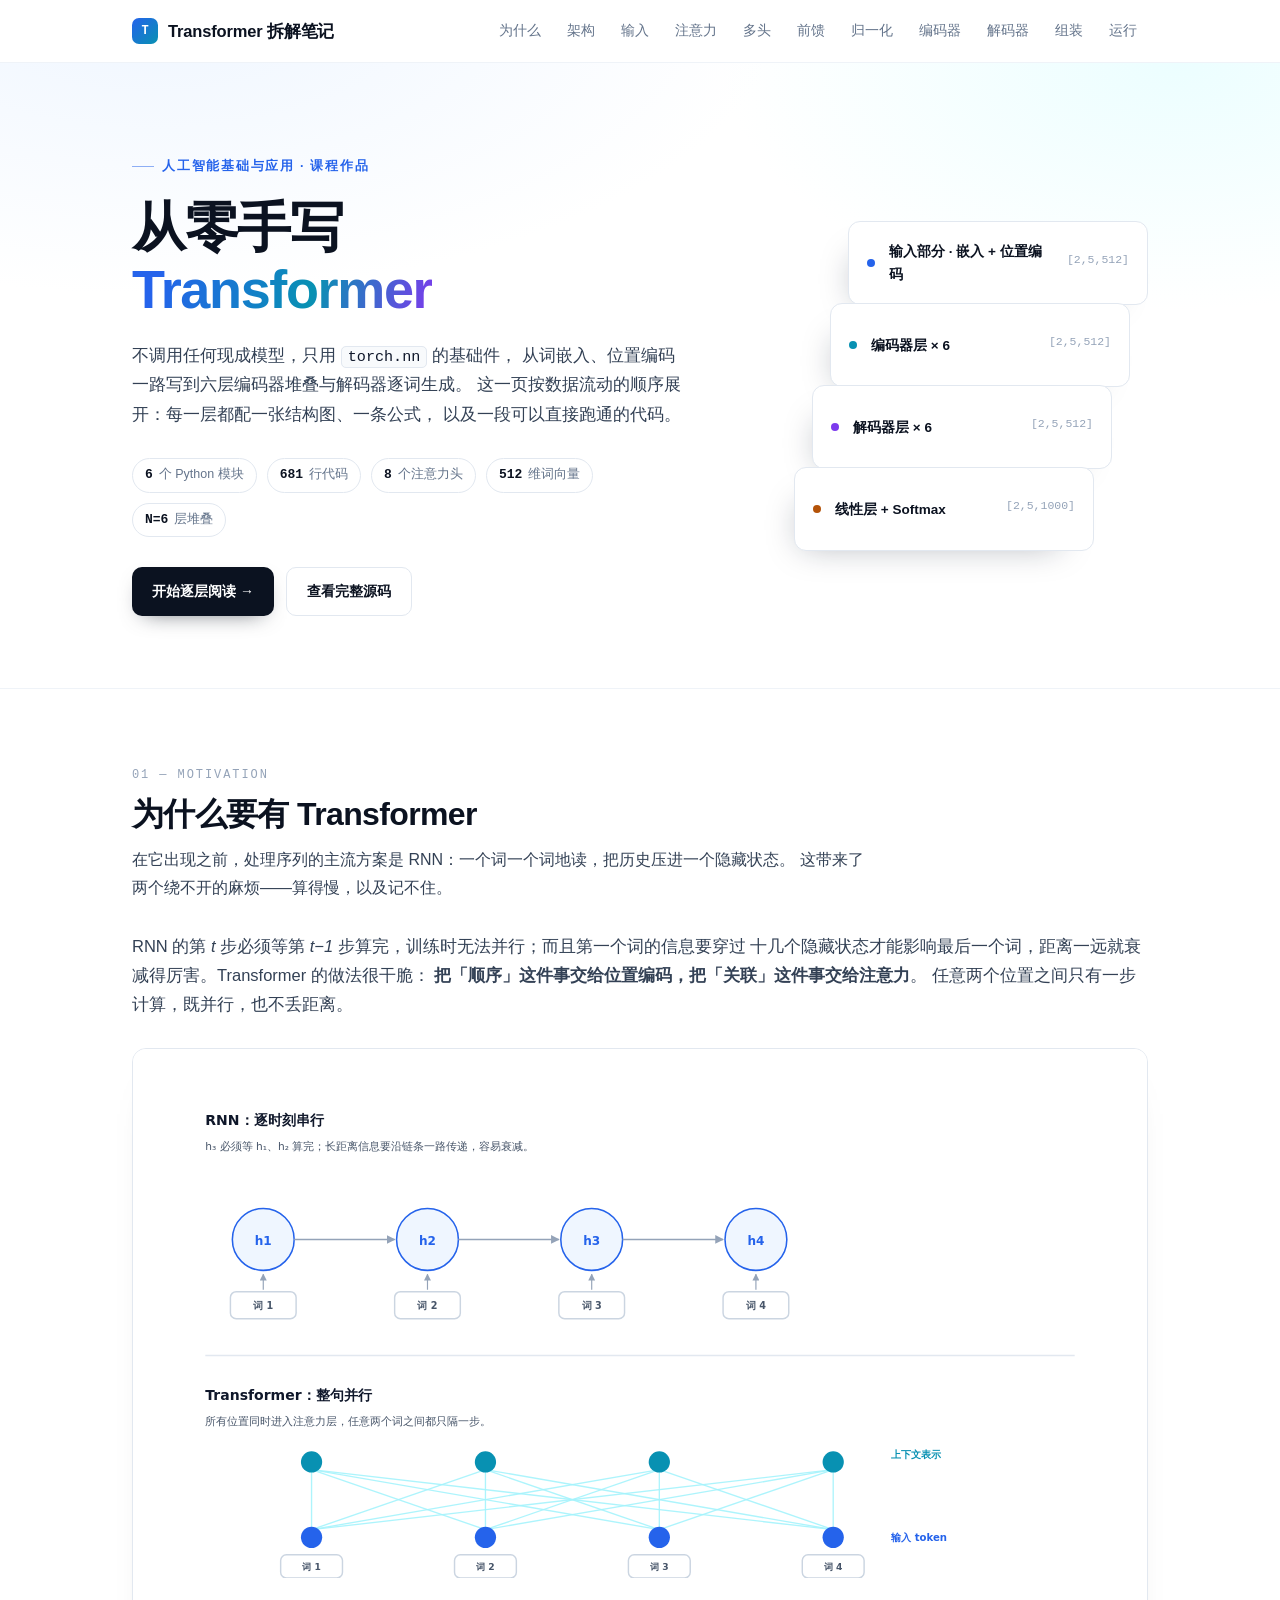
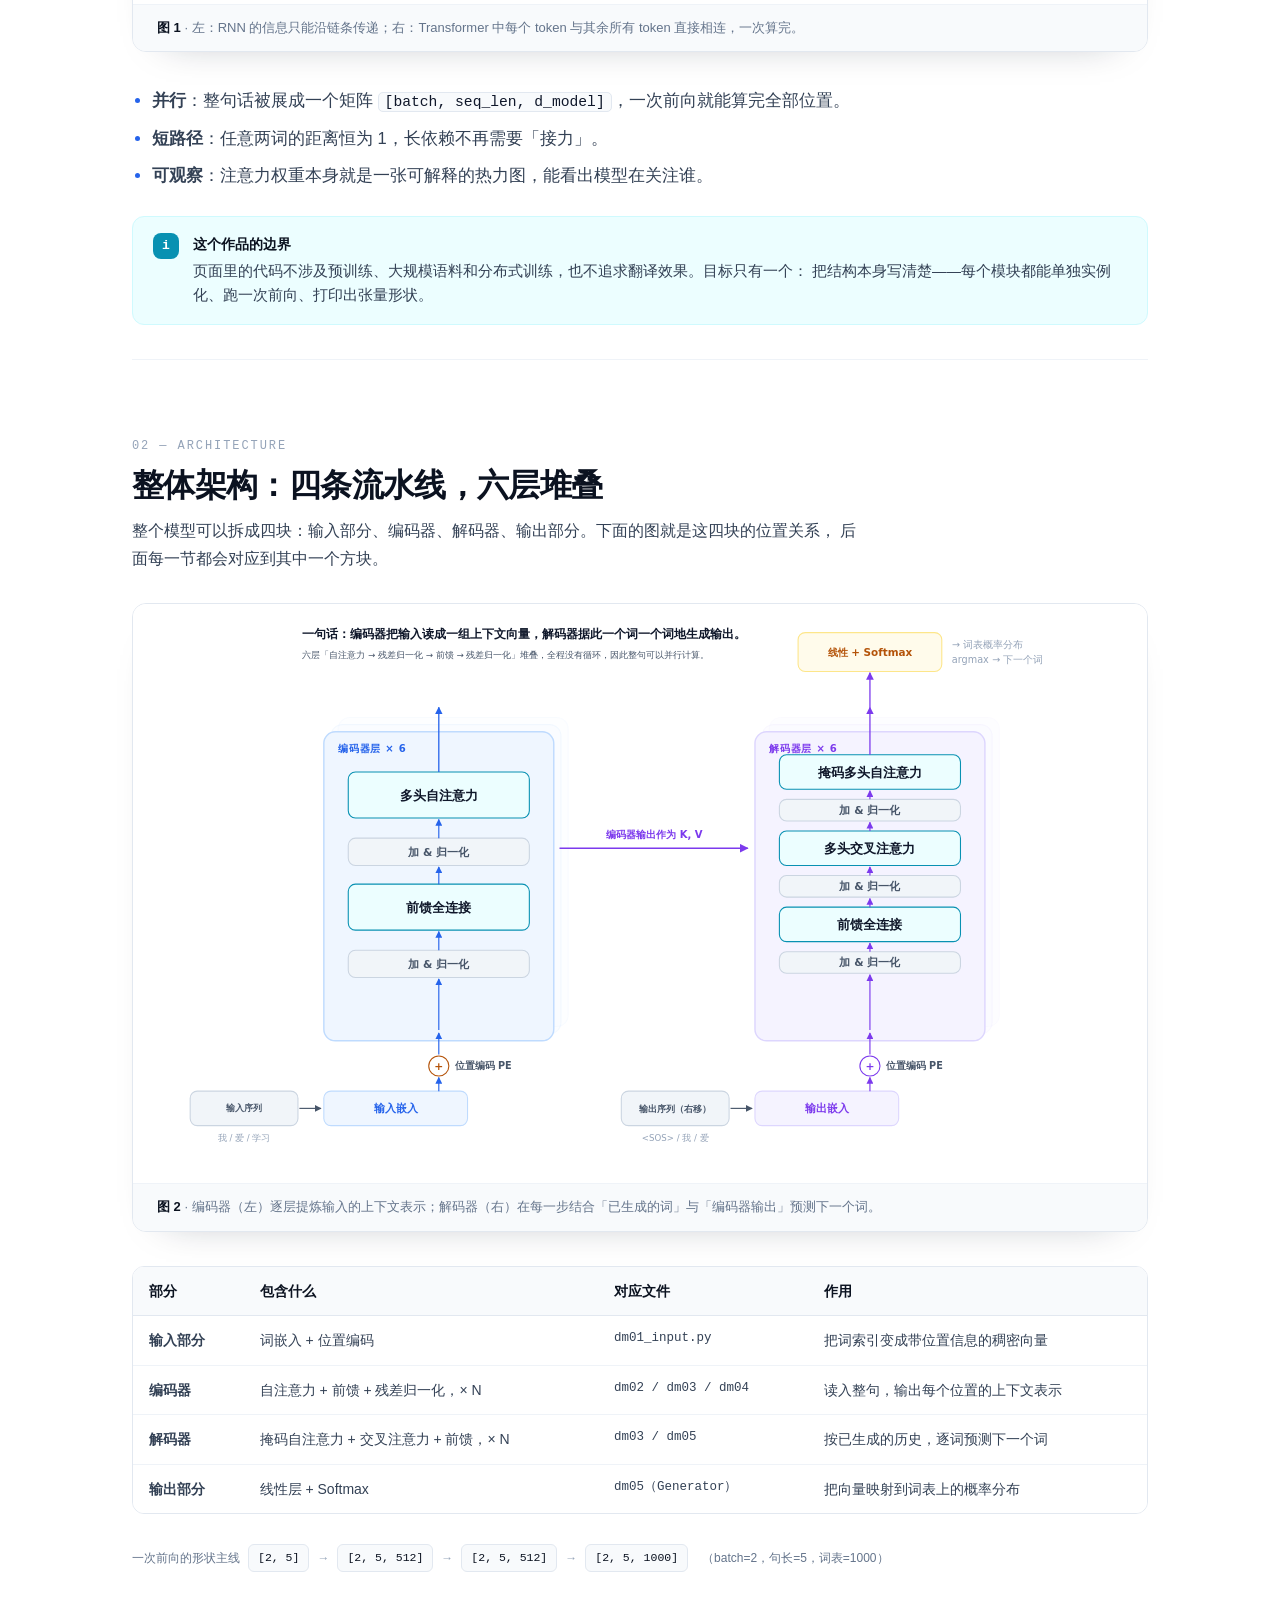
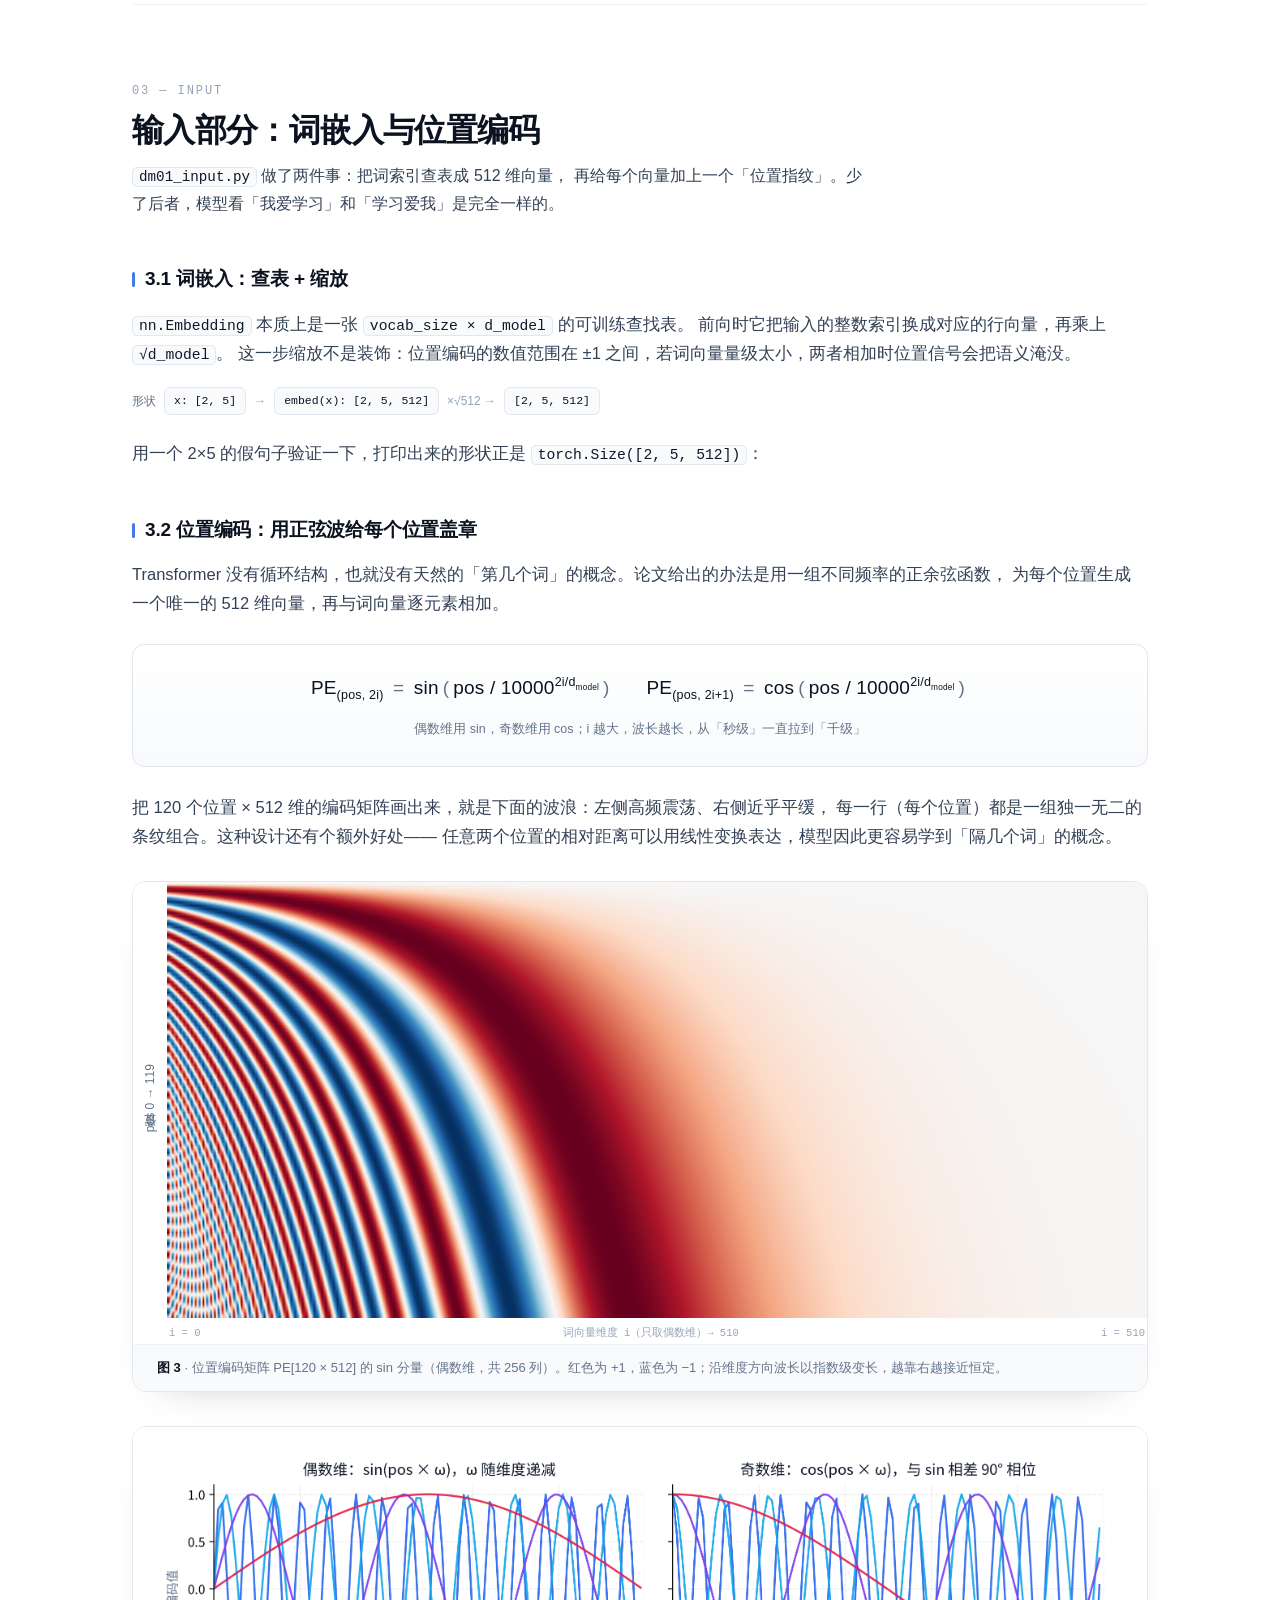
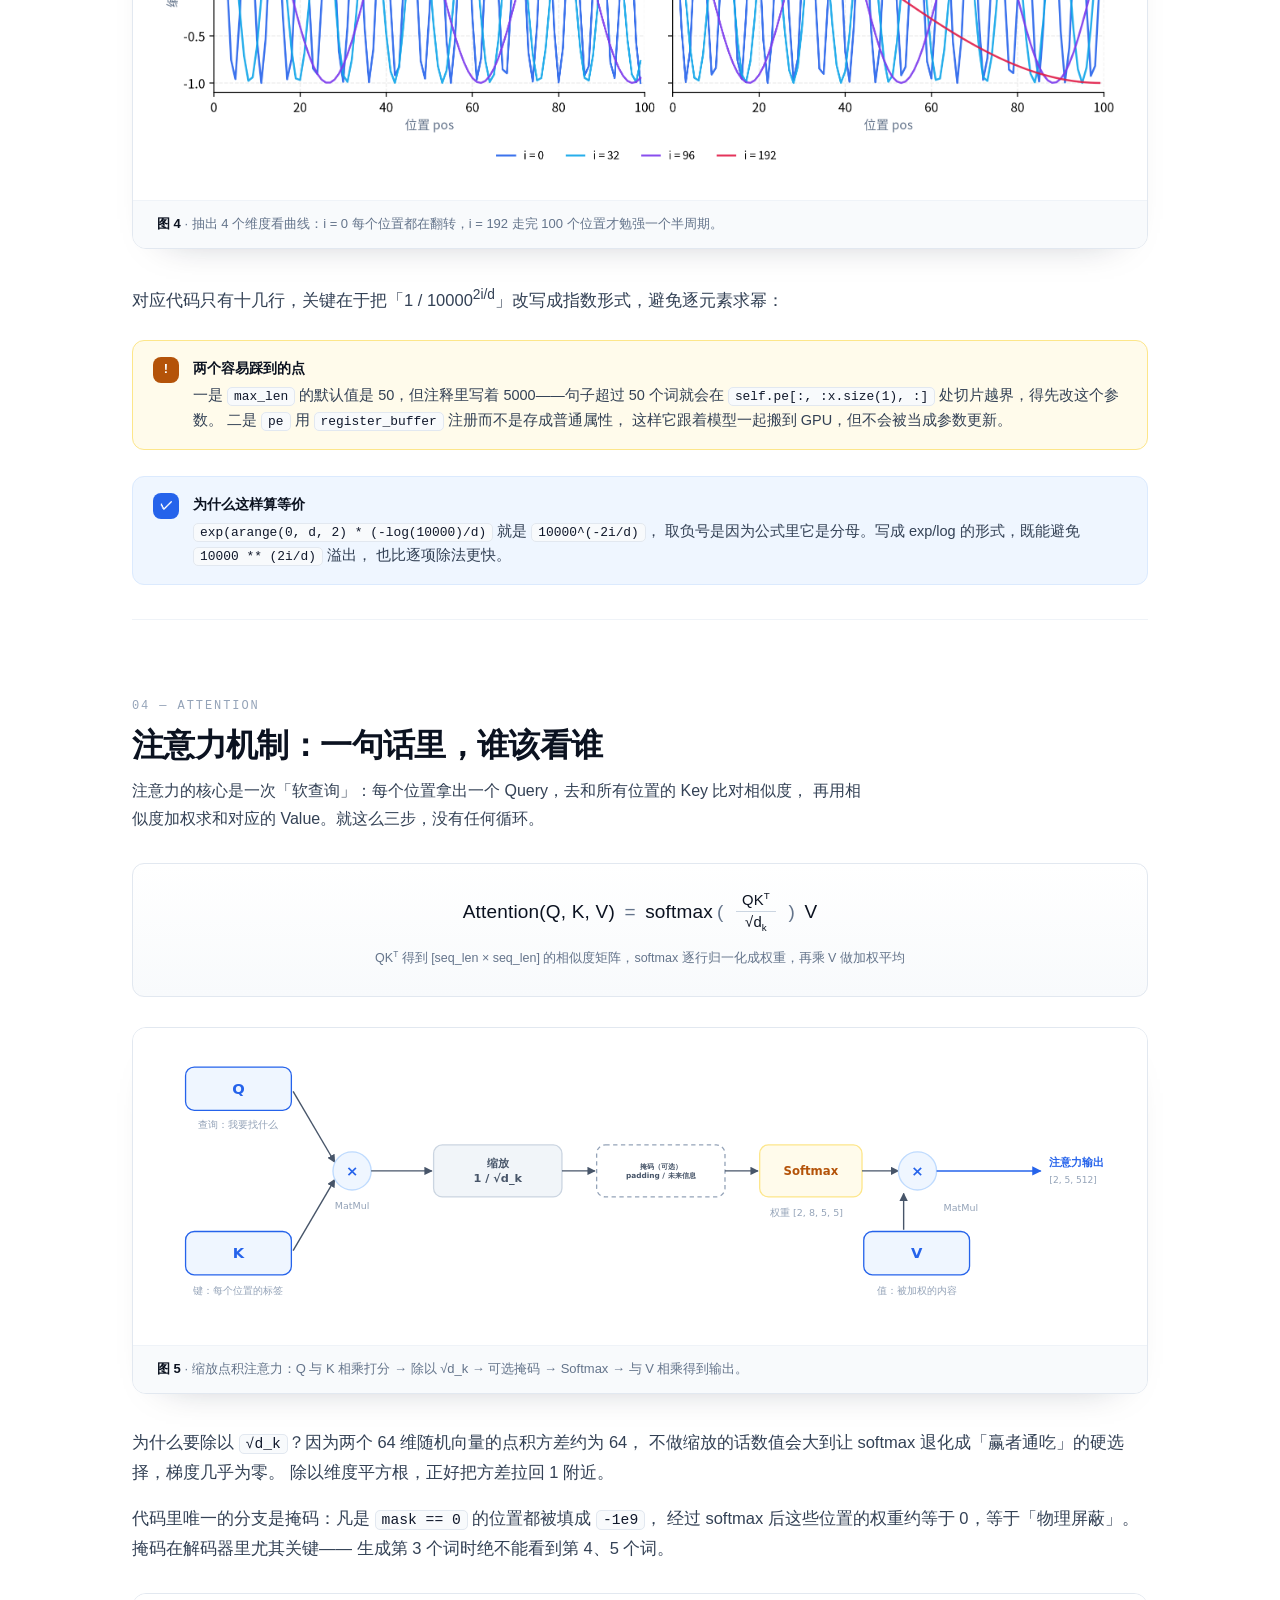
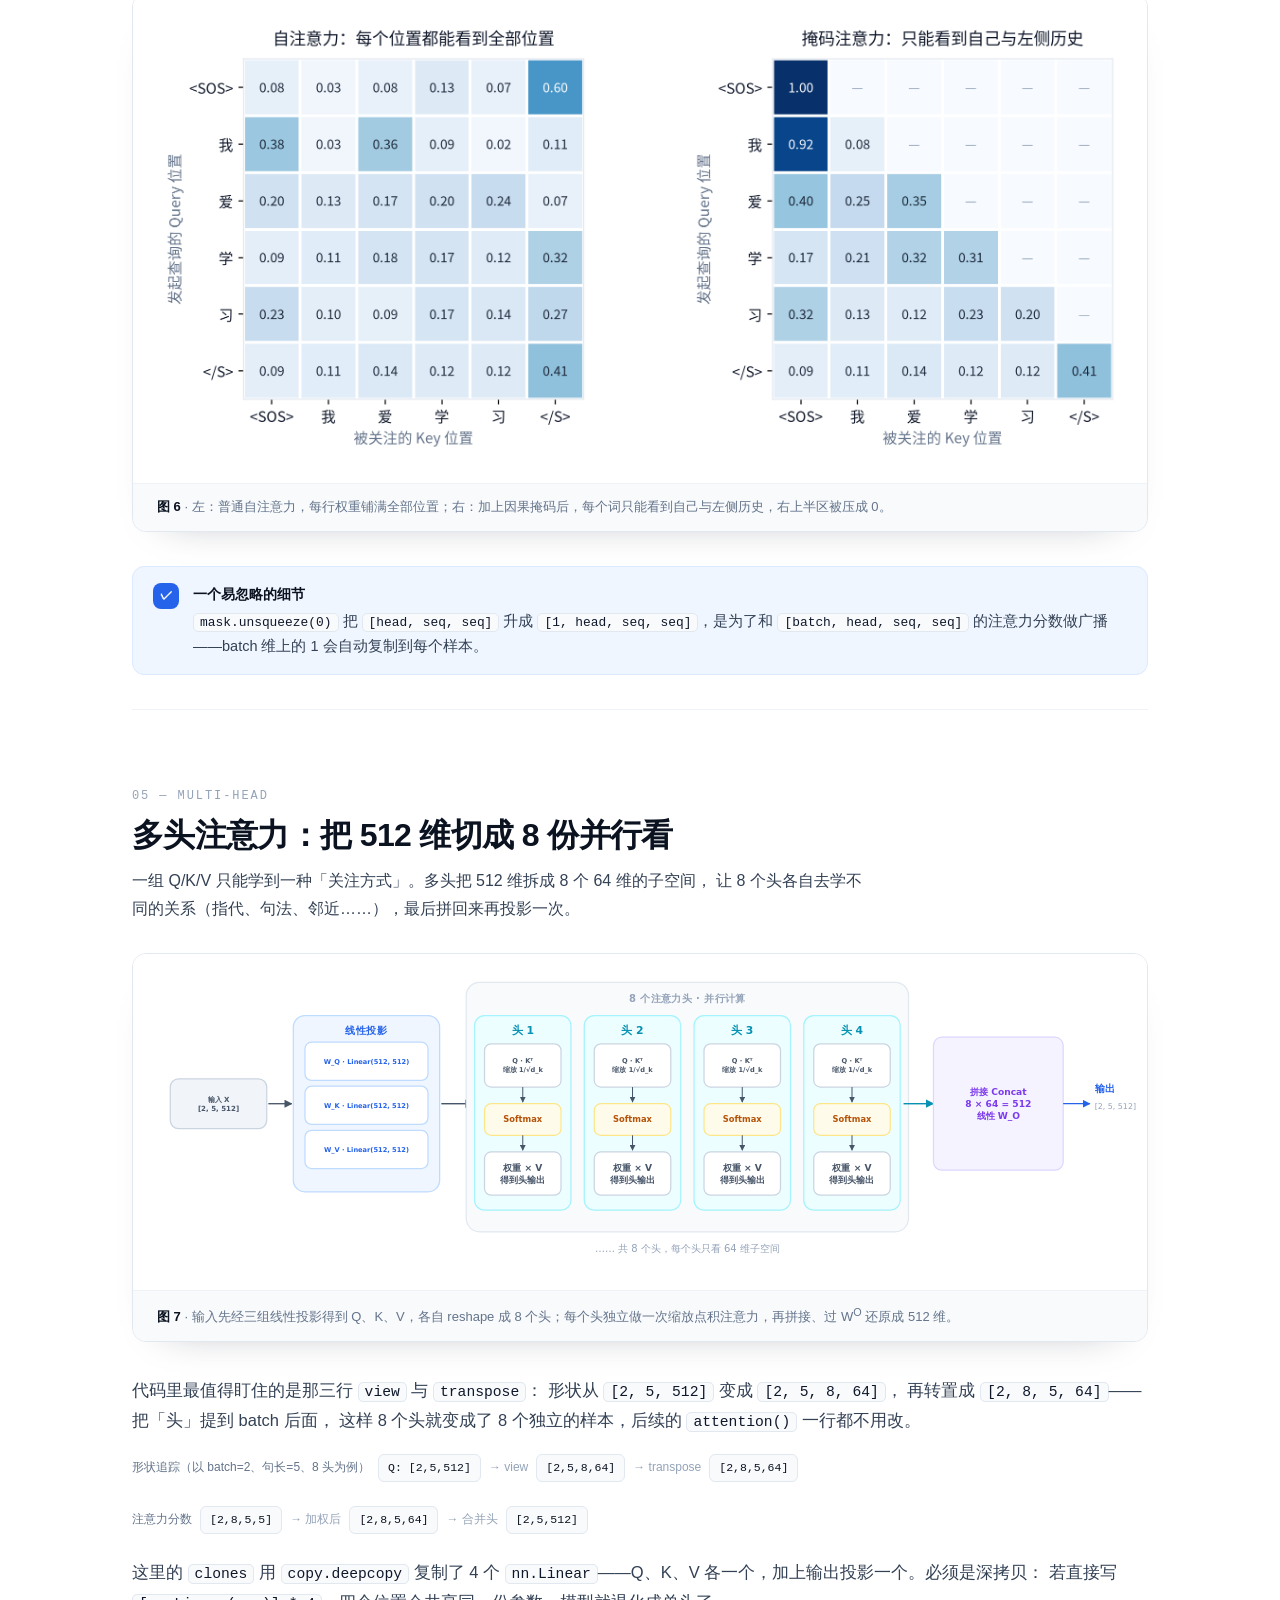
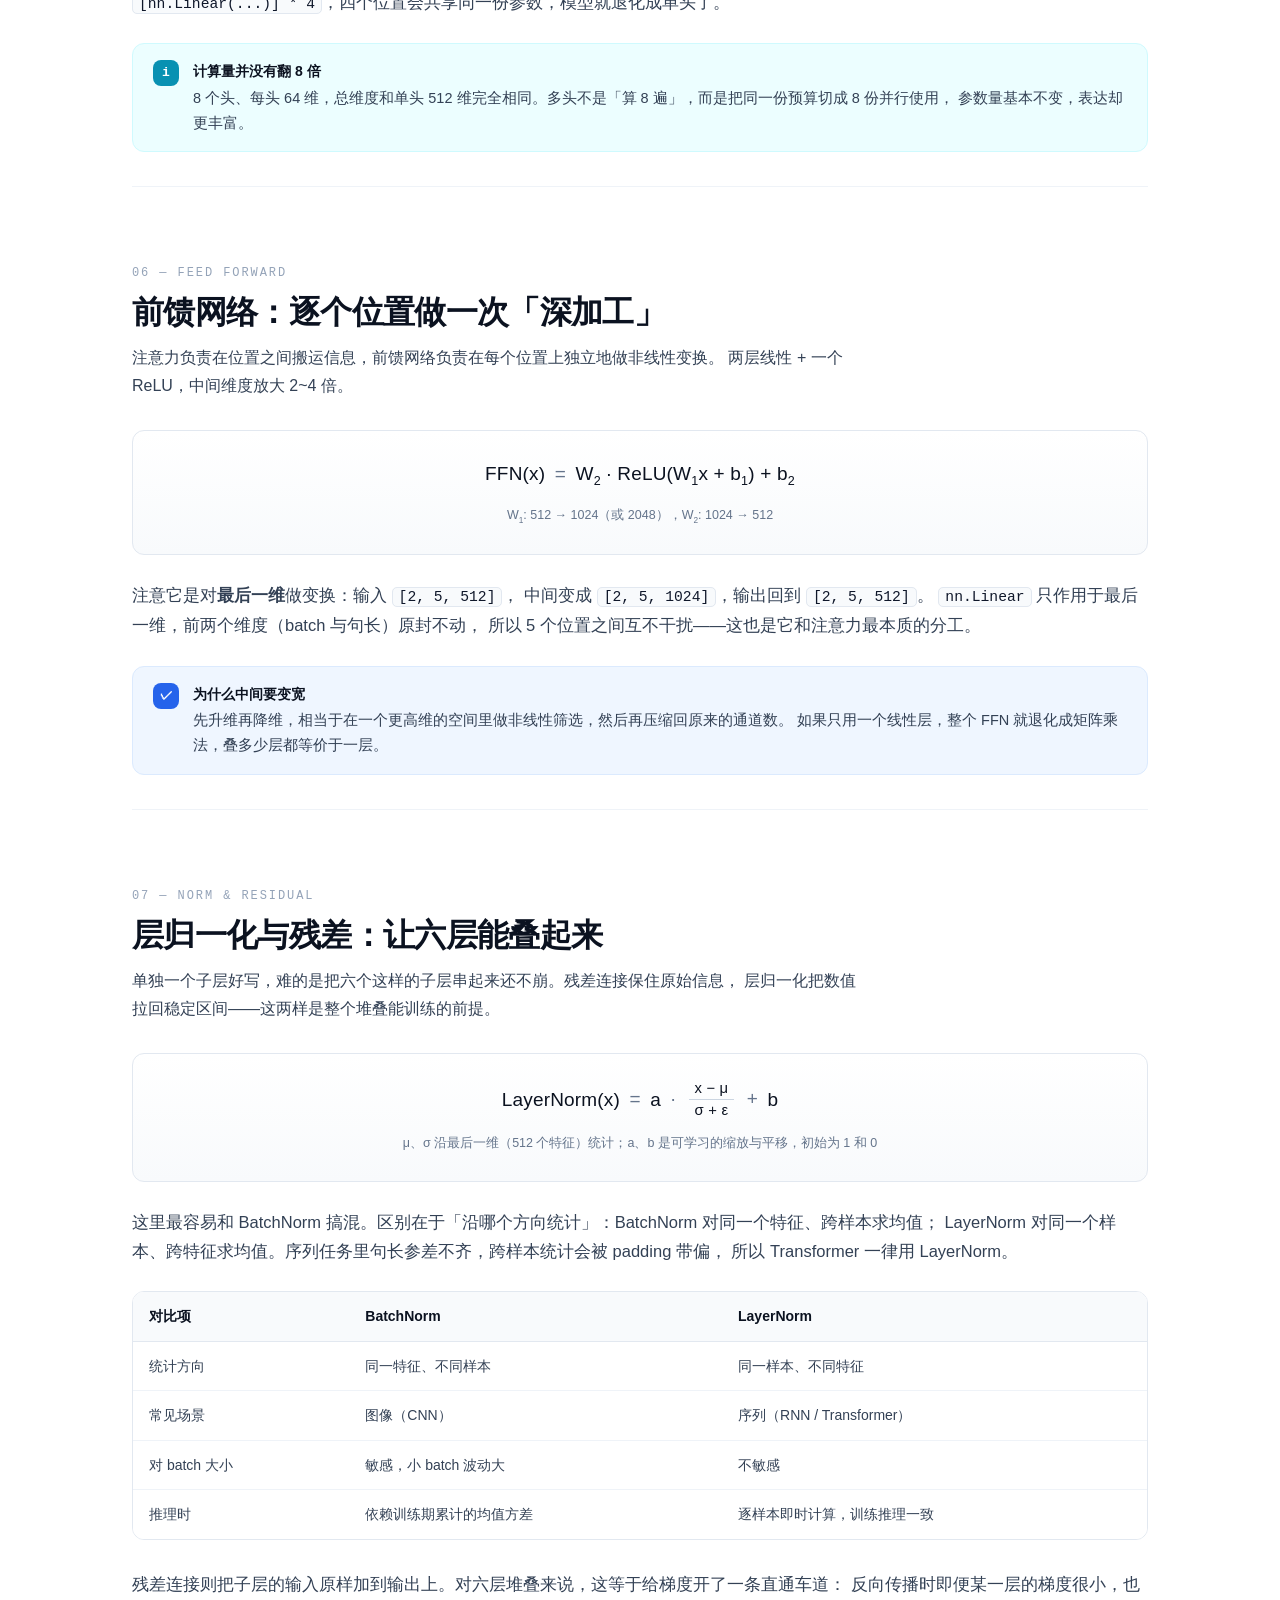
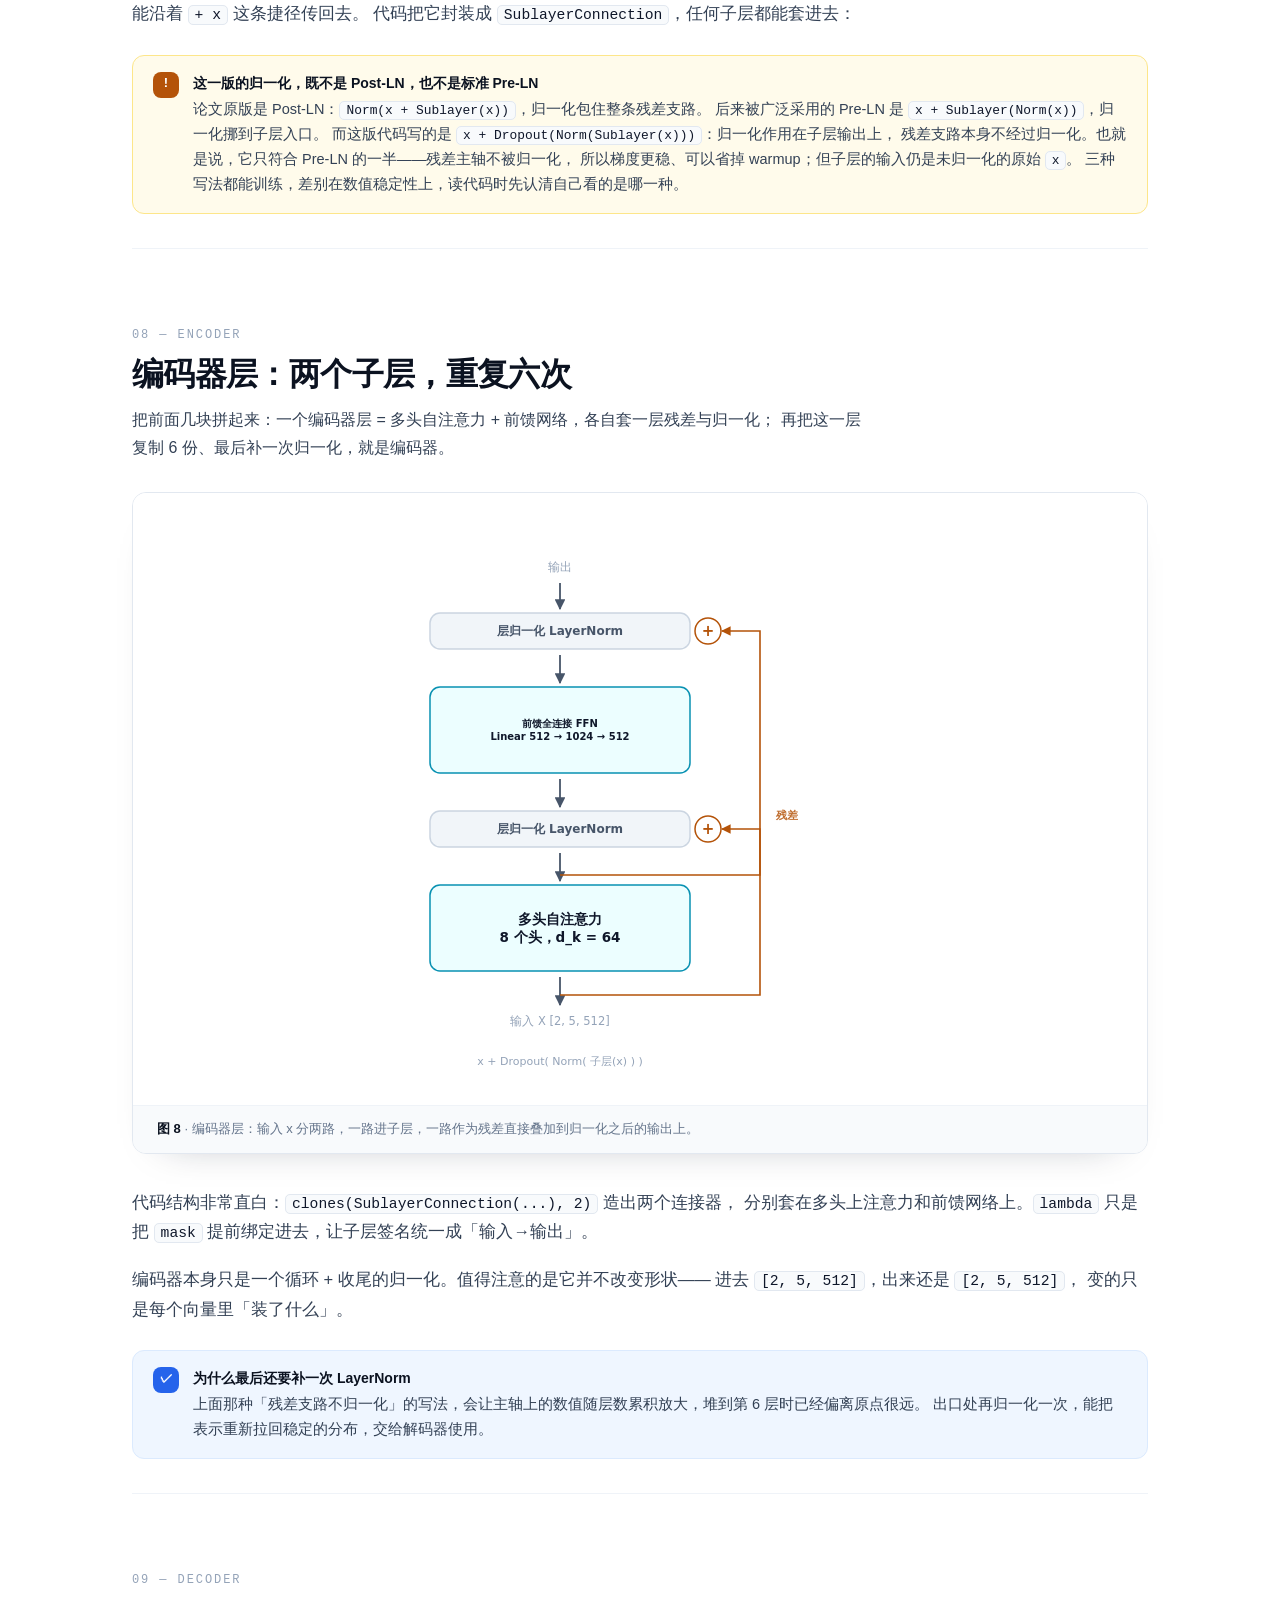
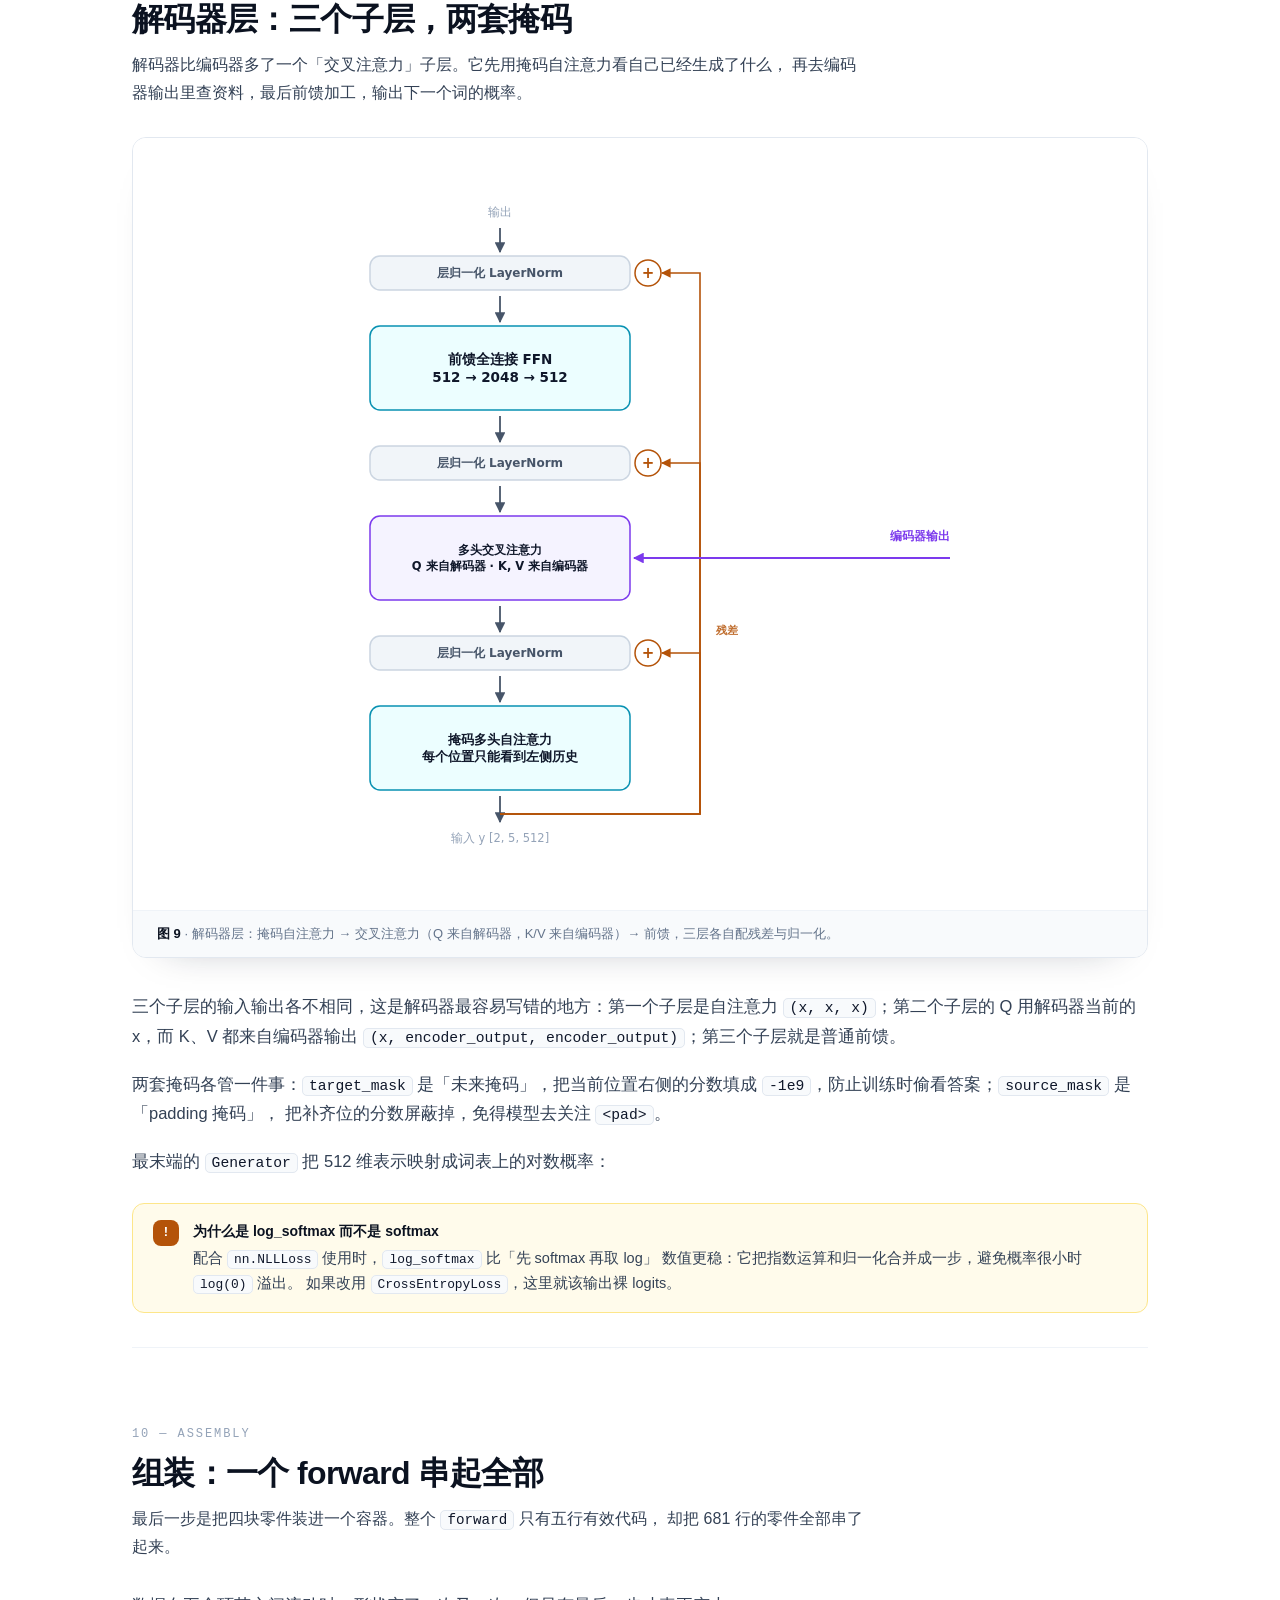
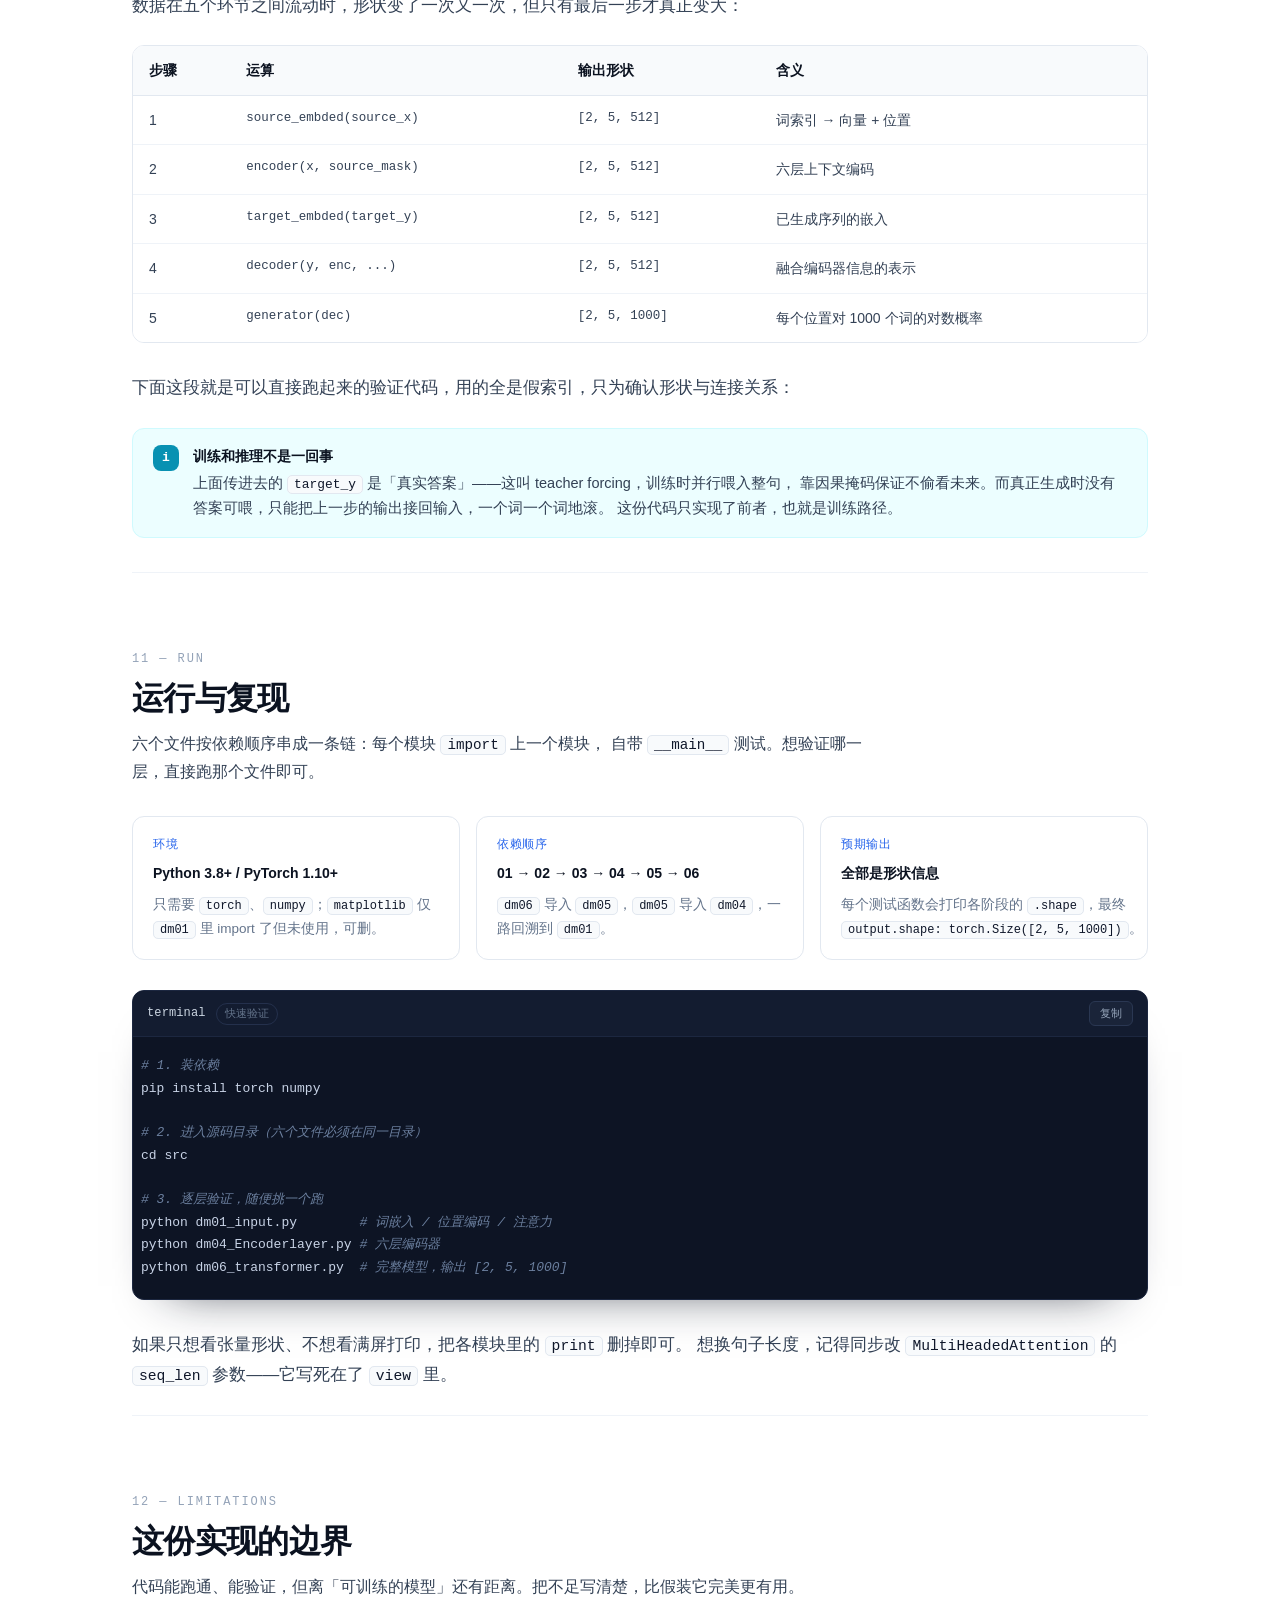
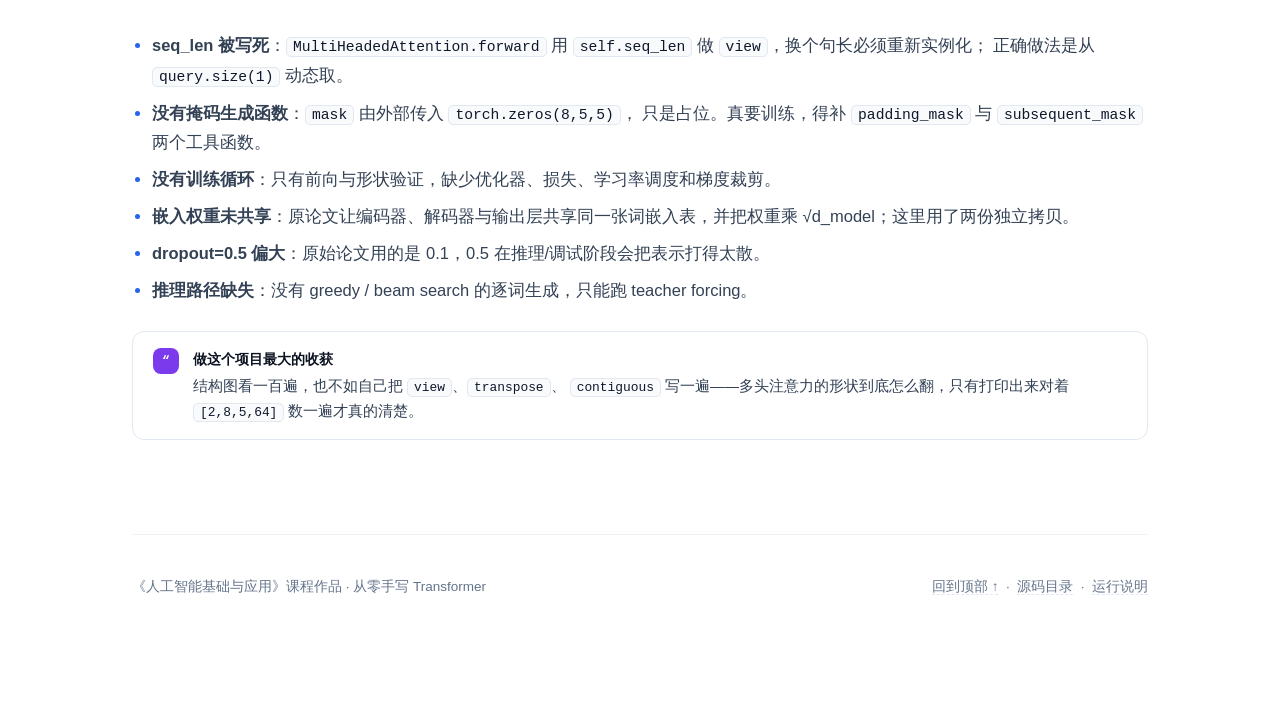
==== template.html @ 41cc02ec "Transformer 拆解笔记：12 章源码讲解页 + 9 张自制图 + 可复现构建脚本" ====
<!DOCTYPE html>
<html lang="zh-CN">
<head>
<meta charset="utf-8">
<meta name="viewport" content="width=device-width, initial-scale=1">
<title>从零手写 Transformer · 逐层拆解注意力机制</title>
<meta name="description" content="用 6 个 Python 文件、681 行 PyTorch 代码，从词嵌入与位置编码写到编码器堆叠与解码器生成，每一层配图解、公式与张量形状追踪。">
<link rel="stylesheet" href="css/style.css">
<link rel="icon" href="data:image/svg+xml,%3Csvg xmlns='http://www.w3.org/2000/svg' viewBox='0 0 32 32'%3E%3Crect width='32' height='32' rx='8' fill='%232563eb'/%3E%3Ctext x='16' y='22' font-size='15' text-anchor='middle' fill='white' font-family='monospace'%3ET%3C/text%3E%3C/svg%3E">
</head>
<body>
<div id="progress"></div>

<nav class="nav">
  <div class="nav-inner">
    <a class="brand" href="#top"><span class="brand-mark">T</span><span class="brand-name">Transformer 拆解笔记</span></a>
    <div class="nav-links">
      <a href="#why">为什么</a>
      <a href="#arch">架构</a>
      <a href="#input">输入</a>
      <a href="#attention">注意力</a>
      <a href="#multihead">多头</a>
      <a href="#ffn">前馈</a>
      <a href="#norm">归一化</a>
      <a href="#encoder">编码器</a>
      <a href="#decoder">解码器</a>
      <a href="#assemble">组装</a>
      <a href="#run">运行</a>
    </div>
  </div>
</nav>

<header class="hero" id="top">
  <div class="hero-inner">
    <div>
      <div class="eyebrow">人工智能基础与应用 · 课程作品</div>
      <h1>从零手写<br><span class="grad">Transformer</span></h1>
      <p class="hero-lede">
        不调用任何现成模型，只用 <code class="inline">torch.nn</code> 的基础件，
        从词嵌入、位置编码一路写到六层编码器堆叠与解码器逐词生成。
        这一页按数据流动的顺序展开：每一层都配一张结构图、一条公式，
        以及一段可以直接跑通的代码。
      </p>
      <div class="hero-meta">
        <span class="chip"><b>6</b> 个 Python 模块</span>
        <span class="chip"><b>681</b> 行代码</span>
        <span class="chip"><b>8</b> 个注意力头</span>
        <span class="chip"><b>512</b> 维词向量</span>
        <span class="chip"><b>N=6</b> 层堆叠</span>
      </div>
      <div class="hero-cta">
        <a class="btn btn-primary" href="#why">开始逐层阅读 →</a>
        <a class="btn btn-ghost" href="src/dm06_transformer.py">查看完整源码</a>
      </div>
    </div>
    <div class="hero-art" aria-hidden="true">
      <div class="stack-card" style="top:0"><span class="dot" style="background:#2563eb"></span><span class="name">输入部分 · 嵌入 + 位置编码</span><span class="shapes">[2,5,512]</span></div>
      <div class="stack-card" style="top:82px;right:18px"><span class="dot" style="background:#0891b2"></span><span class="name">编码器层 × 6</span><span class="shapes">[2,5,512]</span></div>
      <div class="stack-card" style="top:164px;right:36px"><span class="dot" style="background:#7c3aed"></span><span class="name">解码器层 × 6</span><span class="shapes">[2,5,512]</span></div>
      <div class="stack-card" style="top:246px;right:54px"><span class="dot" style="background:#b45309"></span><span class="name">线性层 + Softmax</span><span class="shapes">[2,5,1000]</span></div>
    </div>
  </div>
</header>

<main>

<!-- ========================================================== 01 -->
<section class="section" id="why">
  <div class="sec-head">
    <div class="sec-num">01 — Motivation</div>
    <h2 class="sec-title">为什么要有 Transformer</h2>
    <p class="sec-lede">
      在它出现之前，处理序列的主流方案是 RNN：一个词一个词地读，把历史压进一个隐藏状态。
      这带来了两个绕不开的麻烦——算得慢，以及记不住。
    </p>
  </div>

  <p>
    RNN 的第 <em>t</em> 步必须等第 <em>t−1</em> 步算完，训练时无法并行；而且第一个词的信息要穿过
    十几个隐藏状态才能影响最后一个词，距离一远就衰减得厉害。Transformer 的做法很干脆：
    <strong>把「顺序」这件事交给位置编码，把「关联」这件事交给注意力</strong>。
    任意两个位置之间只有一步计算，既并行，也不丢距离。
  </p>

  <figure class="figure reveal">
    <div class="canvas"><img src="assets/rnn-vs-transformer.svg" alt="RNN 串行链与 Transformer 全连接注意力对比"></div>
    <figcaption><b>图 1</b> · 左：RNN 的信息只能沿链条传递；右：Transformer 中每个 token 与其余所有 token 直接相连，一次算完。</figcaption>
  </figure>

  <ul class="tight">
    <li><strong>并行</strong>：整句话被展成一个矩阵 <code class="inline">[batch, seq_len, d_model]</code>，一次前向就能算完全部位置。</li>
    <li><strong>短路径</strong>：任意两词的距离恒为 1，长依赖不再需要「接力」。</li>
    <li><strong>可观察</strong>：注意力权重本身就是一张可解释的热力图，能看出模型在关注谁。</li>
  </ul>

  <div class="callout key">
    <div class="ico">i</div>
    <div>
      <span class="ctitle">这个作品的边界</span>
      <p>页面里的代码不涉及预训练、大规模语料和分布式训练，也不追求翻译效果。目标只有一个：
      把结构本身写清楚——每个模块都能单独实例化、跑一次前向、打印出张量形状。</p>
    </div>
  </div>
</section>

<!-- ========================================================== 02 -->
<section class="section" id="arch">
  <div class="sec-head">
    <div class="sec-num">02 — Architecture</div>
    <h2 class="sec-title">整体架构：四条流水线，六层堆叠</h2>
    <p class="sec-lede">
      整个模型可以拆成四块：输入部分、编码器、解码器、输出部分。下面的图就是这四块的位置关系，
      后面每一节都会对应到其中一个方块。
    </p>
  </div>

  <figure class="figure wide reveal">
    <div class="canvas"><img src="assets/arch-overall.svg" alt="Transformer 整体架构图"></div>
    <figcaption><b>图 2</b> · 编码器（左）逐层提炼输入的上下文表示；解码器（右）在每一步结合「已生成的词」与「编码器输出」预测下一个词。</figcaption>
  </figure>

  <div class="table-wrap">
    <table>
      <thead>
        <tr><th>部分</th><th>包含什么</th><th>对应文件</th><th>作用</th></tr>
      </thead>
      <tbody>
        <tr><td><b>输入部分</b></td><td>词嵌入 + 位置编码</td><td class="mono">dm01_input.py</td><td>把词索引变成带位置信息的稠密向量</td></tr>
        <tr><td><b>编码器</b></td><td>自注意力 + 前馈 + 残差归一化，× N</td><td class="mono">dm02 / dm03 / dm04</td><td>读入整句，输出每个位置的上下文表示</td></tr>
        <tr><td><b>解码器</b></td><td>掩码自注意力 + 交叉注意力 + 前馈，× N</td><td class="mono">dm03 / dm05</td><td>按已生成的历史，逐词预测下一个词</td></tr>
        <tr><td><b>输出部分</b></td><td>线性层 + Softmax</td><td class="mono">dm05（Generator）</td><td>把向量映射到词表上的概率分布</td></tr>
      </tbody>
    </table>
  </div>

  <div class="shapes">
    <span>一次前向的形状主线</span>
    <span class="tag">[2, 5]</span><span class="arrow">→</span>
    <span class="tag">[2, 5, 512]</span><span class="arrow">→</span>
    <span class="tag">[2, 5, 512]</span><span class="arrow">→</span>
    <span class="tag">[2, 5, 1000]</span>
    <span style="margin-left:6px">（batch=2，句长=5，词表=1000）</span>
  </div>
</section>

<!-- ========================================================== 03 -->
<section class="section" id="input">
  <div class="sec-head">
    <div class="sec-num">03 — Input</div>
    <h2 class="sec-title">输入部分：词嵌入与位置编码</h2>
    <p class="sec-lede">
      <code class="inline">dm01_input.py</code> 做了两件事：把词索引查表成 512 维向量，
      再给每个向量加上一个「位置指纹」。少了后者，模型看「我爱学习」和「学习爱我」是完全一样的。
    </p>
  </div>

  <h3>3.1 词嵌入：查表 + 缩放</h3>
  <p>
    <code class="inline">nn.Embedding</code> 本质上是一张 <code class="inline">vocab_size × d_model</code> 的可训练查找表。
    前向时它把输入的整数索引换成对应的行向量，再乘上 <code class="inline">√d_model</code>。
    这一步缩放不是装饰：位置编码的数值范围在 ±1 之间，若词向量量级太小，两者相加时位置信号会把语义淹没。
  </p>

  <!--CODE dm01_input.py 17 31-->

  <div class="shapes">
    <span>形状</span>
    <span class="tag">x: [2, 5]</span><span class="arrow">→</span>
    <span class="tag">embed(x): [2, 5, 512]</span><span class="arrow">×√512 →</span>
    <span class="tag">[2, 5, 512]</span>
  </div>

  <p>用一个 2×5 的假句子验证一下，打印出来的形状正是 <code class="inline">torch.Size([2, 5, 512])</code>：</p>

  <!--CODE dm01_input.py 36 48-->

  <h3>3.2 位置编码：用正弦波给每个位置盖章</h3>
  <p>
    Transformer 没有循环结构，也就没有天然的「第几个词」的概念。论文给出的办法是用一组不同频率的正余弦函数，
    为每个位置生成一个唯一的 512 维向量，再与词向量逐元素相加。
  </p>

  <div class="formula">
    PE<sub>(pos, 2i)</sub> <span class="op">=</span> sin<span class="op">(</span>pos / 10000<sup>2i/d<sub>model</sub></sup><span class="op">)</span>
    &nbsp;&nbsp;&nbsp;&nbsp;
    PE<sub>(pos, 2i+1)</sub> <span class="op">=</span> cos<span class="op">(</span>pos / 10000<sup>2i/d<sub>model</sub></sup><span class="op">)</span>
    <span class="note">偶数维用 sin，奇数维用 cos；i 越大，波长越长，从「秒级」一直拉到「千级」</span>
  </div>

  <p>
    把 120 个位置 × 512 维的编码矩阵画出来，就是下面的波浪：左侧高频震荡、右侧近乎平缓，
    每一行（每个位置）都是一组独一无二的条纹组合。这种设计还有个额外好处——
    任意两个位置的相对距离可以用线性变换表达，模型因此更容易学到「隔几个词」的概念。
  </p>

  <figure class="figure reveal">
    <div class="canvas tight">
      <div class="wave">
        <div class="y-label">位置 pos 0 → 119</div>
        <img src="assets/pe_heatmap.png" alt="位置编码矩阵热力图">
        <div class="x-axis"><span>i = 0</span><span>词向量维度 i（只取偶数维）→ 510</span><span>i = 510</span></div>
      </div>
    </div>
    <figcaption><b>图 3</b> · 位置编码矩阵 PE[120 × 512] 的 sin 分量（偶数维，共 256 列）。红色为 +1，蓝色为 −1；沿维度方向波长以指数级变长，越靠右越接近恒定。</figcaption>
  </figure>

  <figure class="figure reveal">
    <div class="canvas"><img src="assets/pe_curves.png" alt="不同维度的正弦曲线"></div>
    <figcaption><b>图 4</b> · 抽出 4 个维度看曲线：i = 0 每个位置都在翻转，i = 192 走完 100 个位置才勉强一个半周期。</figcaption>
  </figure>

  <p>对应代码只有十几行，关键在于把「1 / 10000<sup>2i/d</sup>」改写成指数形式，避免逐元素求幂：</p>

  <!--CODE dm01_input.py 52 99-->

  <div class="callout warn">
    <div class="ico">!</div>
    <div>
      <span class="ctitle">两个容易踩到的点</span>
      <p>一是 <code class="inline">max_len</code> 的默认值是 50，但注释里写着 5000——句子超过 50 个词就会在
      <code class="inline">self.pe[:, :x.size(1), :]</code> 处切片越界，得先改这个参数。
      二是 <code class="inline">pe</code> 用 <code class="inline">register_buffer</code> 注册而不是存成普通属性，
      这样它跟着模型一起搬到 GPU，但不会被当成参数更新。</p>
    </div>
  </div>

  <div class="callout tip">
    <div class="ico">✓</div>
    <div>
      <span class="ctitle">为什么这样算等价</span>
      <p><code class="inline">exp(arange(0, d, 2) * (-log(10000)/d)</code> 就是 <code class="inline">10000^(-2i/d)</code>，
      取负号是因为公式里它是分母。写成 exp/log 的形式，既能避免 <code class="inline">10000 ** (2i/d)</code> 溢出，
      也比逐项除法更快。</p>
    </div>
  </div>
</section>

<!-- ========================================================== 04 -->
<section class="section" id="attention">
  <div class="sec-head">
    <div class="sec-num">04 — Attention</div>
    <h2 class="sec-title">注意力机制：一句话里，谁该看谁</h2>
    <p class="sec-lede">
      注意力的核心是一次「软查询」：每个位置拿出一个 Query，去和所有位置的 Key 比对相似度，
      再用相似度加权求和对应的 Value。就这么三步，没有任何循环。
    </p>
  </div>

  <div class="formula">
    Attention(Q, K, V) <span class="op">=</span> softmax<span class="op">(</span>
    <span class="frac"><span>QK<sup>T</sup></span><span>√d<sub>k</sub></span></span>
    <span class="op">)</span> V
    <span class="note">QK<sup>T</sup> 得到 [seq_len × seq_len] 的相似度矩阵，softmax 逐行归一化成权重，再乘 V 做加权平均</span>
  </div>

  <figure class="figure wide reveal">
    <div class="canvas"><img src="assets/attn-scaled.svg" alt="缩放点积注意力流程"></div>
    <figcaption><b>图 5</b> · 缩放点积注意力：Q 与 K 相乘打分 → 除以 √d_k → 可选掩码 → Softmax → 与 V 相乘得到输出。</figcaption>
  </figure>

  <p>
    为什么要除以 <code class="inline">√d_k</code>？因为两个 64 维随机向量的点积方差约为 64，
    不做缩放的话数值会大到让 softmax 退化成「赢者通吃」的硬选择，梯度几乎为零。
    除以维度平方根，正好把方差拉回 1 附近。
  </p>

  <!--CODE dm01_input.py 123 143-->

  <p>
    代码里唯一的分支是掩码：凡是 <code class="inline">mask == 0</code> 的位置都被填成 <code class="inline">-1e9</code>，
    经过 softmax 后这些位置的权重约等于 0，等于「物理屏蔽」。掩码在解码器里尤其关键——
    生成第 3 个词时绝不能看到第 4、5 个词。
  </p>

  <figure class="figure reveal">
    <div class="canvas"><img src="assets/attention_mask.png" alt="注意力权重与掩码对比"></div>
    <figcaption><b>图 6</b> · 左：普通自注意力，每行权重铺满全部位置；右：加上因果掩码后，每个词只能看到自己与左侧历史，右上半区被压成 0。</figcaption>
  </figure>

  <div class="callout tip">
    <div class="ico">✓</div>
    <div>
      <span class="ctitle">一个易忽略的细节</span>
      <p><code class="inline">mask.unsqueeze(0)</code> 把 <code class="inline">[head, seq, seq]</code> 升成
      <code class="inline">[1, head, seq, seq]</code>，是为了和 <code class="inline">[batch, head, seq, seq]</code>
      的注意力分数做广播——batch 维上的 1 会自动复制到每个样本。</p>
    </div>
  </div>
</section>

<!-- ========================================================== 05 -->
<section class="section" id="multihead">
  <div class="sec-head">
    <div class="sec-num">05 — Multi-Head</div>
    <h2 class="sec-title">多头注意力：把 512 维切成 8 份并行看</h2>
    <p class="sec-lede">
      一组 Q/K/V 只能学到一种「关注方式」。多头把 512 维拆成 8 个 64 维的子空间，
      让 8 个头各自去学不同的关系（指代、句法、邻近……），最后拼回来再投影一次。
    </p>
  </div>

  <figure class="figure wide reveal">
    <div class="canvas"><img src="assets/multihead.svg" alt="多头注意力结构"></div>
    <figcaption><b>图 7</b> · 输入先经三组线性投影得到 Q、K、V，各自 reshape 成 8 个头；每个头独立做一次缩放点积注意力，再拼接、过 W<sup>O</sup> 还原成 512 维。</figcaption>
  </figure>

  <p>
    代码里最值得盯住的是那三行 <code class="inline">view</code> 与 <code class="inline">transpose</code>：
    形状从 <code class="inline">[2, 5, 512]</code> 变成 <code class="inline">[2, 5, 8, 64]</code>，
    再转置成 <code class="inline">[2, 8, 5, 64]</code>——把「头」提到 batch 后面，
    这样 8 个头就变成了 8 个独立的样本，后续的 <code class="inline">attention()</code> 一行都不用改。
  </p>

  <!--CODE dm02_selfattension.py 6 41-->

  <div class="shapes">
    <span>形状追踪（以 batch=2、句长=5、8 头为例）</span>
    <span class="tag">Q: [2,5,512]</span><span class="arrow">→ view</span>
    <span class="tag">[2,5,8,64]</span><span class="arrow">→ transpose</span>
    <span class="tag">[2,8,5,64]</span>
  </div>
  <div class="shapes">
    <span>注意力分数</span>
    <span class="tag">[2,8,5,5]</span><span class="arrow">→ 加权后</span>
    <span class="tag">[2,8,5,64]</span><span class="arrow">→ 合并头</span>
    <span class="tag">[2,5,512]</span>
  </div>

  <p>
    这里的 <code class="inline">clones</code> 用 <code class="inline">copy.deepcopy</code> 复制了 4 个
    <code class="inline">nn.Linear</code>——Q、K、V 各一个，加上输出投影一个。必须是深拷贝：
    若直接写 <code class="inline">[nn.Linear(...)] * 4</code>，四个位置会共享同一份参数，模型就退化成单头了。
  </p>

  <div class="callout key">
    <div class="ico">i</div>
    <div>
      <span class="ctitle">计算量并没有翻 8 倍</span>
      <p>8 个头、每头 64 维，总维度和单头 512 维完全相同。多头不是「算 8 遍」，而是把同一份预算切成 8 份并行使用，
      参数量基本不变，表达却更丰富。</p>
    </div>
  </div>
</section>

<!-- ========================================================== 06 -->
<section class="section" id="ffn">
  <div class="sec-head">
    <div class="sec-num">06 — Feed Forward</div>
    <h2 class="sec-title">前馈网络：逐个位置做一次「深加工」</h2>
    <p class="sec-lede">
      注意力负责在位置之间搬运信息，前馈网络负责在每个位置上独立地做非线性变换。
      两层线性 + 一个 ReLU，中间维度放大 2~4 倍。
    </p>
  </div>

  <div class="formula">
    FFN(x) <span class="op">=</span> W<sub>2</sub> · ReLU(W<sub>1</sub>x + b<sub>1</sub>) + b<sub>2</sub>
    <span class="note">W<sub>1</sub>: 512 → 1024（或 2048），W<sub>2</sub>: 1024 → 512</span>
  </div>

  <!--CODE dm02_selfattension.py 66 78-->

  <p>
    注意它是对<strong>最后一维</strong>做变换：输入 <code class="inline">[2, 5, 512]</code>，
    中间变成 <code class="inline">[2, 5, 1024]</code>，输出回到 <code class="inline">[2, 5, 512]</code>。
    <code class="inline">nn.Linear</code> 只作用于最后一维，前两个维度（batch 与句长）原封不动，
    所以 5 个位置之间互不干扰——这也是它和注意力最本质的分工。
  </p>

  <div class="callout tip">
    <div class="ico">✓</div>
    <div>
      <span class="ctitle">为什么中间要变宽</span>
      <p>先升维再降维，相当于在一个更高维的空间里做非线性筛选，然后再压缩回原来的通道数。
      如果只用一个线性层，整个 FFN 就退化成矩阵乘法，叠多少层都等价于一层。</p>
    </div>
  </div>
</section>

<!-- ========================================================== 07 -->
<section class="section" id="norm">
  <div class="sec-head">
    <div class="sec-num">07 — Norm &amp; Residual</div>
    <h2 class="sec-title">层归一化与残差：让六层能叠起来</h2>
    <p class="sec-lede">
      单独一个子层好写，难的是把六个这样的子层串起来还不崩。残差连接保住原始信息，
      层归一化把数值拉回稳定区间——这两样是整个堆叠能训练的前提。
    </p>
  </div>

  <div class="formula">
    LayerNorm(x) <span class="op">=</span> a <span class="op">·</span>
    <span class="frac"><span>x − μ</span><span>σ + ε</span></span>
    <span class="op">+</span> b
    <span class="note">μ、σ 沿最后一维（512 个特征）统计；a、b 是可学习的缩放与平移，初始为 1 和 0</span>
  </div>

  <p>
    这里最容易和 BatchNorm 搞混。区别在于「沿哪个方向统计」：BatchNorm 对同一个特征、跨样本求均值；
    LayerNorm 对同一个样本、跨特征求均值。序列任务里句长参差不齐，跨样本统计会被 padding 带偏，
    所以 Transformer 一律用 LayerNorm。
  </p>

  <div class="table-wrap">
    <table>
      <thead><tr><th>对比项</th><th>BatchNorm</th><th>LayerNorm</th></tr></thead>
      <tbody>
        <tr><td>统计方向</td><td>同一特征、不同样本</td><td>同一样本、不同特征</td></tr>
        <tr><td>常见场景</td><td>图像（CNN）</td><td>序列（RNN / Transformer）</td></tr>
        <tr><td>对 batch 大小</td><td>敏感，小 batch 波动大</td><td>不敏感</td></tr>
        <tr><td>推理时</td><td>依赖训练期累计的均值方差</td><td>逐样本即时计算，训练推理一致</td></tr>
      </tbody>
    </table>
  </div>

  <!--CODE dm03_NormandAdd.py 6 24-->

  <p>
    残差连接则把子层的输入原样加到输出上。对六层堆叠来说，这等于给梯度开了一条直通车道：
    反向传播时即便某一层的梯度很小，也能沿着 <code class="inline">+ x</code> 这条捷径传回去。
    代码把它封装成 <code class="inline">SublayerConnection</code>，任何子层都能套进去：
  </p>

  <!--CODE dm03_NormandAdd.py 44 55-->

  <div class="callout warn">
    <div class="ico">!</div>
    <div>
      <span class="ctitle">这一版的归一化，既不是 Post-LN，也不是标准 Pre-LN</span>
      <p>论文原版是 Post-LN：<code class="inline">Norm(x + Sublayer(x))</code>，归一化包住整条残差支路。
      后来被广泛采用的 Pre-LN 是 <code class="inline">x + Sublayer(Norm(x))</code>，归一化挪到子层入口。
      而这版代码写的是 <code class="inline">x + Dropout(Norm(Sublayer(x)))</code>：归一化作用在子层输出上，
      残差支路本身不经过归一化。也就是说，它只符合 Pre-LN 的一半——残差主轴不被归一化，
      所以梯度更稳、可以省掉 warmup；但子层的输入仍是未归一化的原始 <code class="inline">x</code>。
      三种写法都能训练，差别在数值稳定性上，读代码时先认清自己看的是哪一种。</p>
    </div>
  </div>
</section>

<!-- ========================================================== 08 -->
<section class="section" id="encoder">
  <div class="sec-head">
    <div class="sec-num">08 — Encoder</div>
    <h2 class="sec-title">编码器层：两个子层，重复六次</h2>
    <p class="sec-lede">
      把前面几块拼起来：一个编码器层 = 多头自注意力 + 前馈网络，各自套一层残差与归一化；
      再把这一层复制 6 份、最后补一次归一化，就是编码器。
    </p>
  </div>

  <figure class="figure reveal">
    <div class="canvas"><img src="assets/block-encoder.svg" alt="编码器层结构"></div>
    <figcaption><b>图 8</b> · 编码器层：输入 x 分两路，一路进子层，一路作为残差直接叠加到归一化之后的输出上。</figcaption>
  </figure>

  <p>
    代码结构非常直白：<code class="inline">clones(SublayerConnection(...), 2)</code> 造出两个连接器，
    分别套在多头上注意力和前馈网络上。<code class="inline">lambda</code> 只是把 <code class="inline">mask</code>
    提前绑定进去，让子层签名统一成「输入→输出」。
  </p>

  <!--CODE dm04_Encoderlayer.py 14 36-->

  <p>
    编码器本身只是一个循环 + 收尾的归一化。值得注意的是它并不改变形状——
    进去 <code class="inline">[2, 5, 512]</code>，出来还是 <code class="inline">[2, 5, 512]</code>，
    变的只是每个向量里「装了什么」。
  </p>

  <!--CODE dm04_Encoderlayer.py 57 73-->

  <div class="callout tip">
    <div class="ico">✓</div>
    <div>
      <span class="ctitle">为什么最后还要补一次 LayerNorm</span>
      <p>上面那种「残差支路不归一化」的写法，会让主轴上的数值随层数累积放大，堆到第 6 层时已经偏离原点很远。
      出口处再归一化一次，能把表示重新拉回稳定的分布，交给解码器使用。</p>
    </div>
  </div>
</section>

<!-- ========================================================== 09 -->
<section class="section" id="decoder">
  <div class="sec-head">
    <div class="sec-num">09 — Decoder</div>
    <h2 class="sec-title">解码器层：三个子层，两套掩码</h2>
    <p class="sec-lede">
      解码器比编码器多了一个「交叉注意力」子层。它先用掩码自注意力看自己已经生成了什么，
      再去编码器输出里查资料，最后前馈加工，输出下一个词的概率。
    </p>
  </div>

  <figure class="figure reveal">
    <div class="canvas"><img src="assets/block-decoder.svg" alt="解码器层结构"></div>
    <figcaption><b>图 9</b> · 解码器层：掩码自注意力 → 交叉注意力（Q 来自解码器，K/V 来自编码器）→ 前馈，三层各自配残差与归一化。</figcaption>
  </figure>

  <p>
    三个子层的输入输出各不相同，这是解码器最容易写错的地方：第一个子层是自注意力
    <code class="inline">(x, x, x)</code>；第二个子层的 Q 用解码器当前的 x，而 K、V 都来自编码器输出
    <code class="inline">(x, encoder_output, encoder_output)</code>；第三个子层就是普通前馈。
  </p>

  <!--CODE dm05_decoderlayer.py 22 52-->

  <p>
    两套掩码各管一件事：<code class="inline">target_mask</code> 是「未来掩码」，把当前位置右侧的分数填成
    <code class="inline">-1e9</code>，防止训练时偷看答案；<code class="inline">source_mask</code> 是「padding 掩码」，
    把补齐位的分数屏蔽掉，免得模型去关注 <code class="inline">&lt;pad&gt;</code>。
  </p>

  <!--CODE dm05_decoderlayer.py 92 105-->

  <p>最末端的 <code class="inline">Generator</code> 把 512 维表示映射成词表上的对数概率：</p>

  <!--CODE dm05_decoderlayer.py 144 151-->

  <div class="callout warn">
    <div class="ico">!</div>
    <div>
      <span class="ctitle">为什么是 log_softmax 而不是 softmax</span>
      <p>配合 <code class="inline">nn.NLLLoss</code> 使用时，<code class="inline">log_softmax</code> 比「先 softmax 再取 log」
      数值更稳：它把指数运算和归一化合并成一步，避免概率很小时 <code class="inline">log(0)</code> 溢出。
      如果改用 <code class="inline">CrossEntropyLoss</code>，这里就该输出裸 logits。</p>
    </div>
  </div>
</section>

<!-- ========================================================== 10 -->
<section class="section" id="assemble">
  <div class="sec-head">
    <div class="sec-num">10 — Assembly</div>
    <h2 class="sec-title">组装：一个 forward 串起全部</h2>
    <p class="sec-lede">
      最后一步是把四块零件装进一个容器。整个 <code class="inline">forward</code> 只有五行有效代码，
      却把 681 行的零件全部串了起来。
    </p>
  </div>

  <!--CODE dm06_transformer.py 8 35-->

  <p>
    数据在五个环节之间流动时，形状变了一次又一次，但只有最后一步才真正变大：
  </p>

  <div class="table-wrap">
    <table>
      <thead><tr><th>步骤</th><th>运算</th><th>输出形状</th><th>含义</th></tr></thead>
      <tbody>
        <tr><td>1</td><td class="mono">source_embded(source_x)</td><td class="mono">[2, 5, 512]</td><td>词索引 → 向量 + 位置</td></tr>
        <tr><td>2</td><td class="mono">encoder(x, source_mask)</td><td class="mono">[2, 5, 512]</td><td>六层上下文编码</td></tr>
        <tr><td>3</td><td class="mono">target_embded(target_y)</td><td class="mono">[2, 5, 512]</td><td>已生成序列的嵌入</td></tr>
        <tr><td>4</td><td class="mono">decoder(y, enc, ...)</td><td class="mono">[2, 5, 512]</td><td>融合编码器信息的表示</td></tr>
        <tr><td>5</td><td class="mono">generator(dec)</td><td class="mono">[2, 5, 1000]</td><td>每个位置对 1000 个词的对数概率</td></tr>
      </tbody>
    </table>
  </div>

  <p>下面这段就是可以直接跑起来的验证代码，用的全是假索引，只为确认形状与连接关系：</p>

  <!--CODE dm06_transformer.py 39 76-->

  <div class="callout key">
    <div class="ico">i</div>
    <div>
      <span class="ctitle">训练和推理不是一回事</span>
      <p>上面传进去的 <code class="inline">target_y</code> 是「真实答案」——这叫 teacher forcing，训练时并行喂入整句，
      靠因果掩码保证不偷看未来。而真正生成时没有答案可喂，只能把上一步的输出接回输入，一个词一个词地滚。
      这份代码只实现了前者，也就是训练路径。</p>
    </div>
  </div>
</section>

<!-- ========================================================== 11 -->
<section class="section" id="run">
  <div class="sec-head">
    <div class="sec-num">11 — Run</div>
    <h2 class="sec-title">运行与复现</h2>
    <p class="sec-lede">
      六个文件按依赖顺序串成一条链：每个模块 <code class="inline">import</code> 上一个模块，
      自带 <code class="inline">__main__</code> 测试。想验证哪一层，直接跑那个文件即可。
    </p>
  </div>

  <div class="run-grid">
    <div class="run-card">
      <span class="k">环境</span>
      <h4>Python 3.8+ / PyTorch 1.10+</h4>
      <p>只需要 <code class="inline">torch</code>、<code class="inline">numpy</code>；<code class="inline">matplotlib</code> 仅 <code class="inline">dm01</code> 里 import 了但未使用，可删。</p>
    </div>
    <div class="run-card">
      <span class="k">依赖顺序</span>
      <h4>01 → 02 → 03 → 04 → 05 → 06</h4>
      <p><code class="inline">dm06</code> 导入 <code class="inline">dm05</code>，<code class="inline">dm05</code> 导入 <code class="inline">dm04</code>，一路回溯到 <code class="inline">dm01</code>。</p>
    </div>
    <div class="run-card">
      <span class="k">预期输出</span>
      <h4>全部是形状信息</h4>
      <p>每个测试函数会打印各阶段的 <code class="inline">.shape</code>，最终 <code class="inline">output.shape: torch.Size([2, 5, 1000])</code>。</p>
    </div>
  </div>

  <div class="code reveal">
    <div class="code-head"><span class="fname">terminal</span><span class="range">快速验证</span>
      <button class="copy" type="button">复制</button></div>
    <pre><code><span class="tok-com"># 1. 装依赖</span>
pip install torch numpy

<span class="tok-com"># 2. 进入源码目录（六个文件必须在同一目录）</span>
cd src

<span class="tok-com"># 3. 逐层验证，随便挑一个跑</span>
python dm01_input.py        <span class="tok-com"># 词嵌入 / 位置编码 / 注意力</span>
python dm04_Encoderlayer.py <span class="tok-com"># 六层编码器</span>
python dm06_transformer.py  <span class="tok-com"># 完整模型，输出 [2, 5, 1000]</span></code></pre>
  </div>

  <p>
    如果只想看张量形状、不想看满屏打印，把各模块里的 <code class="inline">print</code> 删掉即可。
    想换句子长度，记得同步改 <code class="inline">MultiHeadedAttention</code> 的
    <code class="inline">seq_len</code> 参数——它写死在了 <code class="inline">view</code> 里。
  </p>
</section>

<!-- ========================================================== 12 -->
<section class="section" id="limits">
  <div class="sec-head">
    <div class="sec-num">12 — Limitations</div>
    <h2 class="sec-title">这份实现的边界</h2>
    <p class="sec-lede">
      代码能跑通、能验证，但离「可训练的模型」还有距离。把不足写清楚，比假装它完美更有用。
    </p>
  </div>

  <ul class="tight">
    <li><strong>seq_len 被写死</strong>：<code class="inline">MultiHeadedAttention.forward</code> 用
    <code class="inline">self.seq_len</code> 做 <code class="inline">view</code>，换个句长必须重新实例化；
    正确做法是从 <code class="inline">query.size(1)</code> 动态取。</li>
    <li><strong>没有掩码生成函数</strong>：<code class="inline">mask</code> 由外部传入 <code class="inline">torch.zeros(8,5,5)</code>，
    只是占位。真要训练，得补 <code class="inline">padding_mask</code> 与 <code class="inline">subsequent_mask</code> 两个工具函数。</li>
    <li><strong>没有训练循环</strong>：只有前向与形状验证，缺少优化器、损失、学习率调度和梯度裁剪。</li>
    <li><strong>嵌入权重未共享</strong>：原论文让编码器、解码器与输出层共享同一张词嵌入表，并把权重乘 √d_model；这里用了两份独立拷贝。</li>
    <li><strong>dropout=0.5 偏大</strong>：原始论文用的是 0.1，0.5 在推理/调试阶段会把表示打得太散。</li>
    <li><strong>推理路径缺失</strong>：没有 greedy / beam search 的逐词生成，只能跑 teacher forcing。</li>
  </ul>

  <div class="callout quote">
    <div class="ico">“</div>
    <div>
      <span class="ctitle">做这个项目最大的收获</span>
      <p>结构图看一百遍，也不如自己把 <code class="inline">view</code>、<code class="inline">transpose</code>、
      <code class="inline">contiguous</code> 写一遍——多头注意力的形状到底怎么翻，只有打印出来对着
      <code class="inline">[2,8,5,64]</code> 数一遍才真的清楚。</p>
    </div>
  </div>
</section>

<div class="end">
  <div>《人工智能基础与应用》课程作品 · 从零手写 Transformer</div>
  <div><a href="#top">回到顶部 ↑</a> &nbsp;·&nbsp; <a href="src/dm01_input.py">源码目录</a> &nbsp;·&nbsp; <a href="README.md">运行说明</a></div>
</div>

</main>

<script src="js/main.js"></script>
</body>
</html>
---- css/style.css ----
:root {
  --ink: #0b1220;
  --body: #334155;
  --muted: #64748b;
  --faint: #94a3b8;
  --line: #e2e8f0;
  --line-soft: #eff3f8;
  --bg: #ffffff;
  --soft: #f8fafc;
  --blue: #2563eb;
  --blue-soft: #eff6ff;
  --teal: #0891b2;
  --teal-soft: #ecfeff;
  --purple: #7c3aed;
  --purple-soft: #f5f3ff;
  --amber: #b45309;
  --amber-soft: #fffbeb;
  --code-bg: #0d1424;
  --code-head: #131c30;
  --radius: 14px;
  --maxw: 1080px;
  --font: "Inter", -apple-system, BlinkMacSystemFont, "Segoe UI", "PingFang SC",
    "Hiragino Sans GB", "Noto Sans SC", "Microsoft YaHei", sans-serif;
  --mono: ui-monospace, "SF Mono", "JetBrains Mono", Menlo, Consolas, "Liberation Mono", monospace;
}

* { box-sizing: border-box; }

html {
  scroll-behavior: smooth;
  scroll-padding-top: 88px;
  -webkit-text-size-adjust: 100%;
}

body {
  margin: 0;
  background: var(--bg);
  color: var(--body);
  font-family: var(--font);
  font-size: 16.5px;
  line-height: 1.75;
  -webkit-font-smoothing: antialiased;
}

/* ---------------------------------------------------------------- 顶部滚动进度 */
#progress {
  position: fixed;
  inset: 0 auto auto 0;
  height: 2px;
  width: 0;
  background: linear-gradient(90deg, var(--blue), var(--teal));
  z-index: 100;
  transition: width .12s linear;
}

/* ---------------------------------------------------------------- 导航 */
.nav {
  position: sticky;
  top: 0;
  z-index: 50;
  backdrop-filter: saturate(180%) blur(14px);
  -webkit-backdrop-filter: saturate(180%) blur(14px);
  background: rgba(255, 255, 255, .82);
  border-bottom: 1px solid var(--line-soft);
}

.nav-inner {
  max-width: var(--maxw);
  margin: 0 auto;
  padding: 0 32px;
  height: 62px;
  display: flex;
  align-items: center;
  gap: 28px;
}

.brand {
  display: flex;
  align-items: center;
  gap: 10px;
  font-weight: 700;
  color: var(--ink);
  letter-spacing: -.01em;
  text-decoration: none;
  white-space: nowrap;
}

.brand-mark {
  width: 26px;
  height: 26px;
  border-radius: 7px;
  background: linear-gradient(135deg, var(--blue), var(--teal));
  display: grid;
  place-items: center;
  color: #fff;
  font-family: var(--mono);
  font-size: 12px;
  font-weight: 700;
}

.nav-links {
  display: flex;
  gap: 4px;
  overflow-x: auto;
  scrollbar-width: none;
  margin-left: auto;
}
.nav-links::-webkit-scrollbar { display: none; }

.nav-links a {
  padding: 6px 11px;
  border-radius: 8px;
  color: var(--muted);
  text-decoration: none;
  font-size: 13.5px;
  white-space: nowrap;
  transition: color .15s, background .15s;
}
.nav-links a:hover { color: var(--ink); background: var(--soft); }
.nav-links a.active { color: var(--blue); background: var(--blue-soft); font-weight: 600; }

/* ---------------------------------------------------------------- 首页 */
.hero {
  position: relative;
  overflow: hidden;
  border-bottom: 1px solid var(--line-soft);
  background:
    radial-gradient(900px 420px at 12% -10%, #eff6ff 0%, transparent 70%),
    radial-gradient(700px 380px at 92% 0%, #ecfeff 0%, transparent 65%),
    #fff;
}

.hero-inner {
  max-width: var(--maxw);
  margin: 0 auto;
  padding: 84px 32px 72px;
  display: grid;
  grid-template-columns: minmax(0, 1.35fr) minmax(0, 1fr);
  gap: 56px;
  align-items: center;
}

.eyebrow {
  display: inline-flex;
  align-items: center;
  gap: 8px;
  font-size: 12.5px;
  letter-spacing: .14em;
  text-transform: uppercase;
  color: var(--blue);
  font-weight: 600;
  margin-bottom: 20px;
}
.eyebrow::before {
  content: "";
  width: 22px;
  height: 1px;
  background: var(--blue);
  opacity: .5;
}

h1 {
  font-size: clamp(34px, 4.6vw, 54px);
  line-height: 1.14;
  letter-spacing: -.025em;
  color: var(--ink);
  margin: 0 0 20px;
  font-weight: 800;
}
h1 .grad {
  background: linear-gradient(105deg, var(--blue) 10%, var(--teal) 60%, var(--purple) 100%);
  -webkit-background-clip: text;
  background-clip: text;
  color: transparent;
}

.hero-lede {
  font-size: 17px;
  color: var(--body);
  max-width: 34em;
  margin: 0 0 28px;
}

.hero-meta {
  display: flex;
  flex-wrap: wrap;
  gap: 10px;
}
.chip {
  display: inline-flex;
  align-items: baseline;
  gap: 6px;
  padding: 5px 12px;
  border: 1px solid var(--line);
  border-radius: 999px;
  background: #fff;
  font-size: 12.5px;
  color: var(--muted);
}
.chip b {
  font-family: var(--mono);
  font-size: 13px;
  color: var(--ink);
  font-weight: 600;
}

.hero-cta {
  display: flex;
  gap: 12px;
  margin-top: 30px;
  flex-wrap: wrap;
}
.btn {
  display: inline-flex;
  align-items: center;
  gap: 8px;
  padding: 11px 20px;
  border-radius: 10px;
  font-size: 14px;
  font-weight: 600;
  text-decoration: none;
  transition: transform .15s, box-shadow .15s, background .15s;
}
.btn-primary {
  background: var(--ink);
  color: #fff;
  box-shadow: 0 8px 22px -12px rgba(11, 18, 32, .7);
}
.btn-primary:hover { transform: translateY(-1px); box-shadow: 0 12px 26px -12px rgba(11, 18, 32, .6); }
.btn-ghost {
  color: var(--ink);
  border: 1px solid var(--line);
  background: #fff;
}
.btn-ghost:hover { border-color: #cbd5e1; background: var(--soft); }

/* 首页右侧装饰：层叠卡片 */
.hero-art { position: relative; height: 320px; }
.stack-card {
  position: absolute;
  right: 0;
  width: 300px;
  height: 84px;
  border-radius: 12px;
  border: 1px solid var(--line);
  background: #fff;
  box-shadow: -14px 16px 34px -22px rgba(15, 23, 42, .35);
  display: flex;
  align-items: center;
  gap: 14px;
  padding: 0 18px;
}
.stack-card .dot {
  width: 8px;
  height: 8px;
  border-radius: 50%;
  flex: none;
}
.stack-card .name { font-size: 13.5px; font-weight: 600; color: var(--ink); }
.stack-card .shapes { font-family: var(--mono); font-size: 11.5px; color: var(--faint); margin-left: auto; }
.stack-card:nth-child(1) { top: 0; }
.stack-card:nth-child(2) { top: 96px; right: 22px; }
.stack-card:nth-child(3) { top: 192px; right: 44px; }
.stack-card .badge {
  position: absolute;
  top: -10px;
  right: 14px;
  font-family: var(--mono);
  font-size: 10px;
  padding: 2px 8px;
  border-radius: 999px;
  background: var(--blue);
  color: #fff;
  letter-spacing: .04em;
}

/* ---------------------------------------------------------------- 主体 */
main { max-width: var(--maxw); margin: 0 auto; padding: 0 32px 40px; }

.section { padding: 76px 0 8px; border-bottom: 1px solid var(--line-soft); }
.section:last-of-type { border-bottom: 0; }

.sec-head { margin-bottom: 30px; }
.sec-num {
  font-family: var(--mono);
  font-size: 12px;
  letter-spacing: .16em;
  color: var(--faint);
  text-transform: uppercase;
}
.sec-title {
  font-size: clamp(24px, 3vw, 32px);
  line-height: 1.25;
  letter-spacing: -.02em;
  color: var(--ink);
  margin: 8px 0 12px;
  font-weight: 750;
}
.sec-lede { color: var(--body); font-size: 16px; max-width: 46em; margin: 0; }

h3 {
  font-size: 19px;
  color: var(--ink);
  margin: 44px 0 14px;
  font-weight: 700;
  letter-spacing: -.01em;
}
h3::before {
  content: "";
  display: inline-block;
  width: 3px;
  height: 15px;
  background: var(--blue);
  border-radius: 2px;
  margin-right: 10px;
  vertical-align: -2px;
  opacity: .85;
}

p { margin: 0 0 18px; }
p.lead { font-size: 17px; }

a { color: var(--blue); }

code.inline {
  font-family: var(--mono);
  font-size: .89em;
  background: var(--soft);
  border: 1px solid var(--line);
  border-radius: 5px;
  padding: 1px 6px;
  color: #0f172a;
  white-space: nowrap;
}

/* ---------------------------------------------------------------- 图片 */
.figure {
  margin: 30px 0 34px;
  border: 1px solid var(--line);
  border-radius: var(--radius);
  background: #fff;
  overflow: hidden;
  box-shadow: 0 18px 40px -34px rgba(15, 23, 42, .4);
}
.figure .canvas { padding: 26px 24px; background: #fff; }
.figure img { max-width: 100%; width: auto; height: auto; display: block; margin: 0 auto; }
.figure .canvas.tight { padding: 0; }

/* 宽图：收紧内边距，让图尽量占满正文宽度，避免图内文字被缩得太小 */
.figure.wide .canvas { padding: 20px 4px; }
.figure figcaption {
  border-top: 1px solid var(--line-soft);
  background: var(--soft);
  padding: 12px 24px;
  font-size: 13px;
  color: var(--muted);
}
.figure figcaption b { color: var(--ink); font-weight: 600; }

/* 波浪图：整幅出血 + HTML 轴标 */
.wave {
  position: relative;
  display: grid;
  grid-template-columns: 34px minmax(0, 1fr);
  grid-template-rows: auto 26px;
  background: #fff;
}
.wave .y-label {
  writing-mode: vertical-rl;
  transform: rotate(180deg);
  display: grid;
  place-items: center;
  font-size: 12px;
  color: var(--muted);
  padding: 12px 0;
}
.wave img { display: block; width: 100%; height: auto; }
.wave .x-axis {
  grid-column: 2;
  display: flex;
  justify-content: space-between;
  font-family: var(--mono);
  font-size: 10.5px;
  color: var(--faint);
  padding: 6px 2px 0;
}

/* ---------------------------------------------------------------- 代码 */
.code {
  margin: 26px 0 30px;
  border-radius: 12px;
  overflow: hidden;
  background: var(--code-bg);
  border: 1px solid #1c2740;
  box-shadow: 0 24px 48px -38px rgba(13, 20, 36, .9);
}
.code-head {
  display: flex;
  align-items: center;
  gap: 10px;
  padding: 10px 14px;
  background: var(--code-head);
  border-bottom: 1px solid #1c2740;
}
.code-head .fname {
  font-family: var(--mono);
  font-size: 12px;
  color: #cbd5e1;
  letter-spacing: .01em;
}
.code-head .range {
  font-family: var(--mono);
  font-size: 10.5px;
  color: #64748b;
  border: 1px solid #24304c;
  border-radius: 999px;
  padding: 1px 8px;
}
.code-head .copy {
  margin-left: auto;
  font-family: var(--mono);
  font-size: 11px;
  color: #94a3b8;
  background: #1a2439;
  border: 1px solid #2a3752;
  border-radius: 6px;
  padding: 4px 10px;
  cursor: pointer;
  transition: color .15s, border-color .15s;
}
.code-head .copy:hover { color: #e2e8f0; border-color: #3b4a6b; }

.code pre {
  margin: 0;
  padding: 18px 12px 20px 8px;
  overflow-x: auto;
  font-family: var(--mono);
  font-size: 13px;
  line-height: 1.72;
  color: #c8d3e6;
  tab-size: 4;
}
.code pre::-webkit-scrollbar { height: 9px; }
.code pre::-webkit-scrollbar-thumb { background: #2b3856; border-radius: 9px; }

.code .ln {
  display: inline-block;
  width: 42px;
  padding-right: 14px;
  text-align: right;
  color: #46536e;
  user-select: none;
}

/* 语法配色 */
.tok-com { color: #6b7f9e; font-style: italic; }
.tok-str { color: #9ecb7a; }
.tok-kw { color: #c792ea; }
.tok-num { color: #d9a06b; }
.tok-fn { color: #69b3f7; }
.tok-cls { color: #e5c07b; }
.tok-bi { color: #56b6c2; }
.tok-dec { color: #f78fb3; }
.tok-self { color: #f0883e; font-style: italic; }

/* ---------------------------------------------------------------- 提示卡 */
.callout {
  display: grid;
  grid-template-columns: auto minmax(0, 1fr);
  gap: 14px;
  padding: 16px 20px;
  border-radius: 12px;
  margin: 26px 0;
  border: 1px solid var(--line);
  background: var(--soft);
  font-size: 14.5px;
  line-height: 1.7;
}
.callout .ico {
  width: 26px;
  height: 26px;
  border-radius: 8px;
  display: grid;
  place-items: center;
  font-size: 13px;
  font-weight: 700;
  font-family: var(--mono);
  color: #fff;
  background: var(--muted);
}
.callout .ctitle { font-weight: 700; color: var(--ink); display: block; margin-bottom: 2px; font-size: 14px; }
.callout p { margin: 0; }
.callout.tip { background: var(--blue-soft); border-color: #dbeafe; }
.callout.tip .ico { background: var(--blue); }
.callout.warn { background: var(--amber-soft); border-color: #fde68a; }
.callout.warn .ico { background: var(--amber); }
.callout.key { background: var(--teal-soft); border-color: #cffafe; }
.callout.key .ico { background: var(--teal); }
.callout.quote { background: #fff; border-color: var(--line); }
.callout.quote .ico { background: var(--purple); }

/* ---------------------------------------------------------------- 公式 */
.formula {
  margin: 26px 0;
  padding: 26px 22px;
  border-radius: 12px;
  border: 1px solid var(--line);
  background: linear-gradient(180deg, #fff, var(--soft));
  text-align: center;
  font-size: 19px;
  color: var(--ink);
  letter-spacing: .01em;
}
.formula .op { padding: 0 4px; color: var(--muted); }
.formula sub, .formula sup { font-size: .66em; }
.formula .frac {
  display: inline-flex;
  flex-direction: column;
  vertical-align: middle;
  margin: 0 3px;
  font-size: .78em;
  line-height: 1.15;
}
.formula .frac span {
  border-bottom: 1px solid #cbd5e1;
  padding: 0 6px 2px;
}
.formula .frac span:last-child { border-bottom: 0; padding-top: 2px; }
.formula .note { display: block; margin-top: 12px; font-size: 12.5px; color: var(--muted); letter-spacing: 0; }

/* ---------------------------------------------------------------- 表格 */
.table-wrap { margin: 26px 0 30px; overflow-x: auto; border: 1px solid var(--line); border-radius: 12px; }
table { width: 100%; border-collapse: collapse; font-size: 14px; background: #fff; }
table th {
  text-align: left;
  padding: 12px 16px;
  background: var(--soft);
  color: var(--ink);
  font-weight: 650;
  border-bottom: 1px solid var(--line);
  white-space: nowrap;
}
table td { padding: 12px 16px; border-bottom: 1px solid var(--line-soft); color: var(--body); vertical-align: top; }
table tr:last-child td { border-bottom: 0; }
table td.mono, table th.mono { font-family: var(--mono); font-size: 12.5px; }
table code { font-family: var(--mono); font-size: 12.5px; color: var(--ink); background: var(--soft); padding: 1px 5px; border-radius: 4px; }

/* ---------------------------------------------------------------- 列表 */
ul.tight, ol.tight { padding-left: 20px; margin: 0 0 22px; }
ul.tight li, ol.tight li { margin-bottom: 8px; }
ul.tight li::marker { color: var(--blue); }
ol.steps { counter-reset: s; list-style: none; padding: 0; margin: 26px 0 30px; }
ol.steps li {
  counter-increment: s;
  position: relative;
  padding: 0 0 22px 46px;
  border-left: 2px solid var(--line);
  margin-left: 14px;
}
ol.steps li:last-child { border-left-color: transparent; padding-bottom: 0; }
ol.steps li::before {
  content: counter(s, decimal-leading-zero);
  position: absolute;
  left: -16px;
  top: -2px;
  width: 32px;
  height: 32px;
  border-radius: 50%;
  background: #fff;
  border: 1px solid var(--line);
  display: grid;
  place-items: center;
  font-family: var(--mono);
  font-size: 11.5px;
  color: var(--blue);
  font-weight: 600;
}
ol.steps li strong { color: var(--ink); display: block; margin-bottom: 2px; font-size: 15px; }

/* ---------------------------------------------------------------- 形状标签 */
.shapes {
  display: flex;
  flex-wrap: wrap;
  gap: 8px;
  align-items: center;
  margin: 18px 0 24px;
  font-size: 12px;
  color: var(--muted);
}
.shapes .tag {
  font-family: var(--mono);
  font-size: 11.5px;
  padding: 3px 9px;
  border-radius: 6px;
  background: var(--soft);
  border: 1px solid var(--line);
  color: var(--ink);
}
.shapes .arrow { color: var(--faint); }

/* 双栏：说明 + 代码 */
.two-col {
  display: grid;
  grid-template-columns: minmax(0, 1fr) minmax(0, 1.1fr);
  gap: 36px;
  align-items: start;
}
@media (max-width: 900px) { .two-col { grid-template-columns: 1fr; gap: 8px; } }

/* ---------------------------------------------------------------- 运行说明 */
.run-grid { display: grid; grid-template-columns: repeat(3, minmax(0, 1fr)); gap: 16px; margin: 26px 0 30px; }
@media (max-width: 820px) { .run-grid { grid-template-columns: 1fr; } }
.run-card {
  border: 1px solid var(--line);
  border-radius: 12px;
  padding: 18px 20px;
  background: #fff;
}
.run-card h4 { margin: 0 0 8px; font-size: 14px; color: var(--ink); font-weight: 700; }
.run-card p { margin: 0; font-size: 13.5px; color: var(--muted); }
.run-card .k {
  display: block;
  font-family: var(--mono);
  font-size: 11.5px;
  color: var(--blue);
  margin-bottom: 6px;
  letter-spacing: .06em;
}

/* ---------------------------------------------------------------- 结尾 */
.end {
  margin-top: 60px;
  padding: 40px 0 60px;
  border-top: 1px solid var(--line-soft);
  display: flex;
  justify-content: space-between;
  gap: 24px;
  flex-wrap: wrap;
  font-size: 13.5px;
  color: var(--muted);
}
.end a { color: var(--muted); text-decoration: none; border-bottom: 1px dashed var(--line); }
.end a:hover { color: var(--ink); }

/* ---------------------------------------------------------------- 动效 */
@media (prefers-reduced-motion: no-preference) {
  .reveal { opacity: 0; transform: translateY(14px); transition: opacity .6s ease, transform .6s ease; }
  .reveal.in { opacity: 1; transform: none; }
}

@media (max-width: 520px) {
  .brand-name { display: none; }
  .nav-links {
    -webkit-mask-image: linear-gradient(90deg, #000 78%, transparent 100%);
    mask-image: linear-gradient(90deg, #000 78%, transparent 100%);
  }
}

@media (max-width: 760px) {
  .hero-inner { grid-template-columns: 1fr; padding: 56px 20px 48px; gap: 36px; }
  .hero-art { height: 260px; }
  .stack-card { width: 240px; height: 72px; }
  .nav-inner { padding: 0 16px; gap: 10px; }
  .nav-links a { font-size: 13px; padding: 6px 9px; }
  .nav-links {
    -webkit-mask-image: linear-gradient(90deg, #000 86%, transparent 100%);
    mask-image: linear-gradient(90deg, #000 86%, transparent 100%);
  }
  main { padding: 0 20px 30px; }
  .section { padding: 54px 0 6px; }
  body { font-size: 16px; }
  .formula { font-size: 16px; }
}
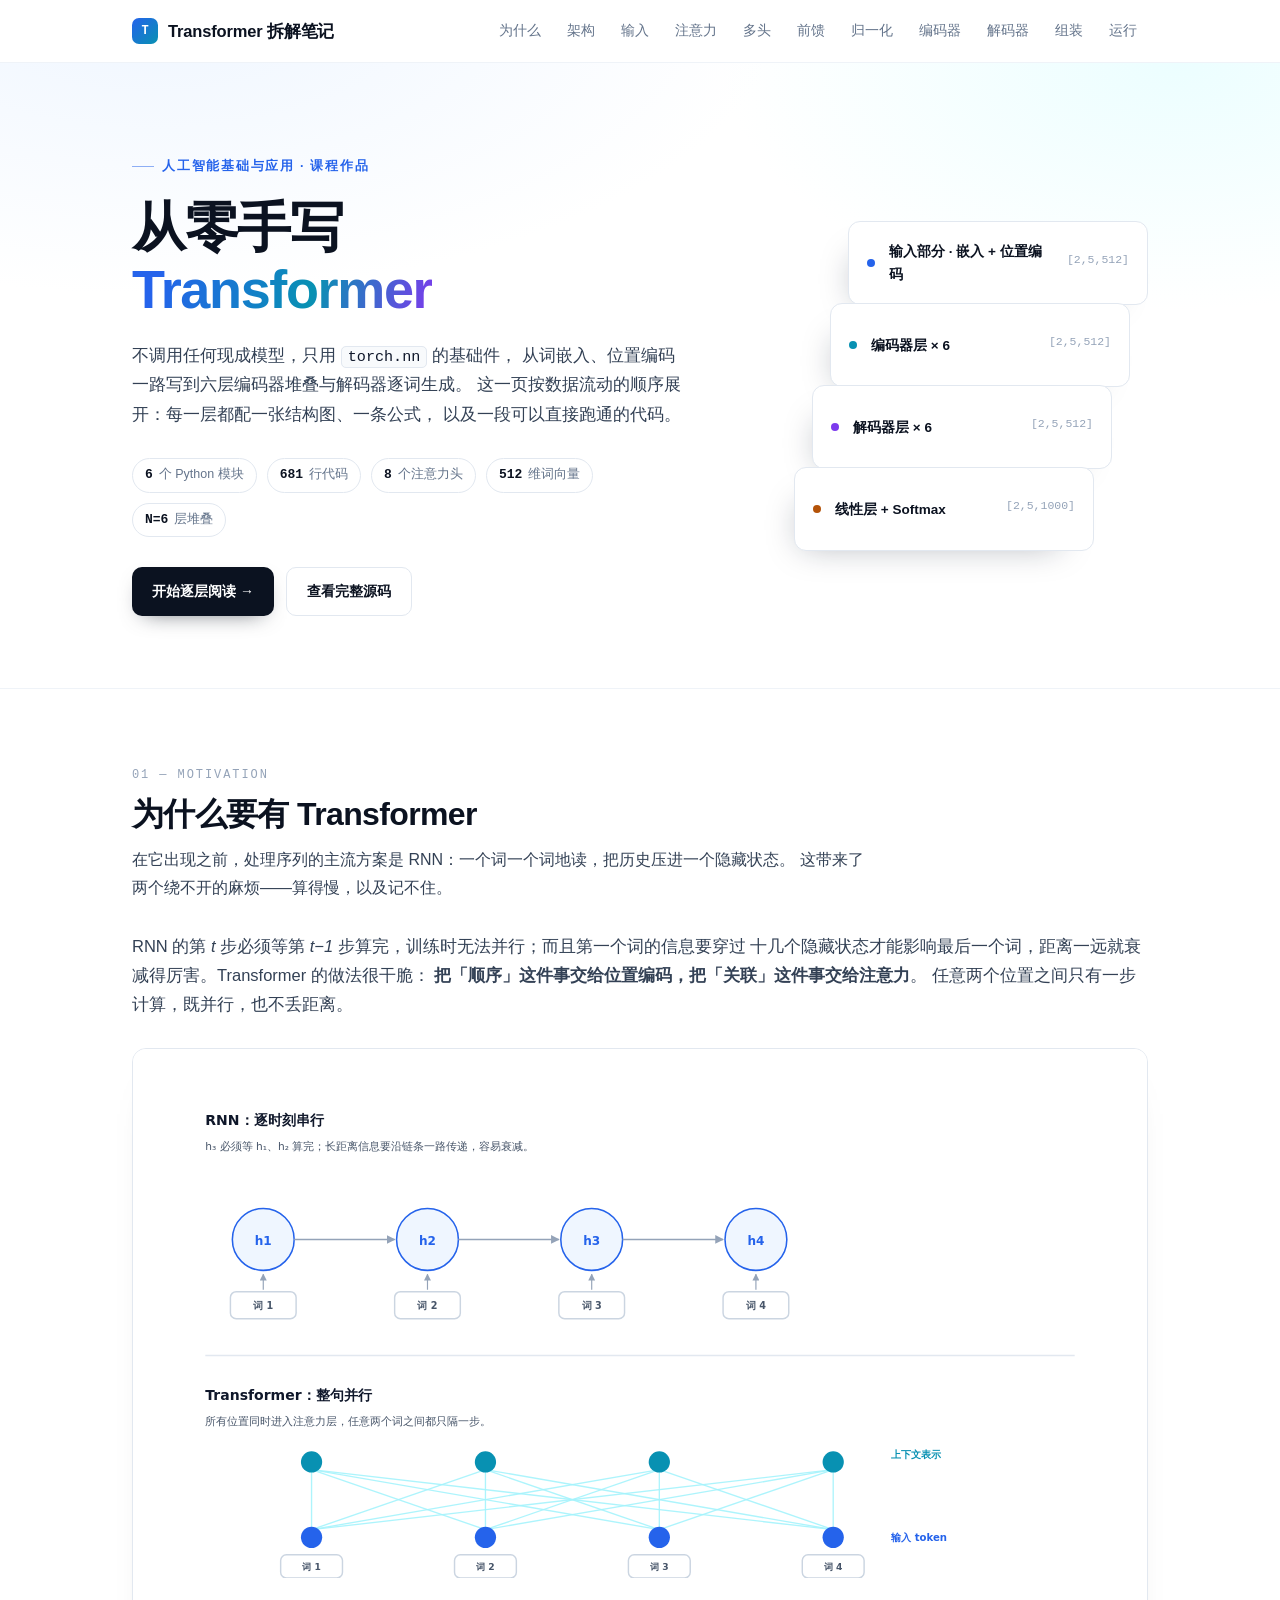
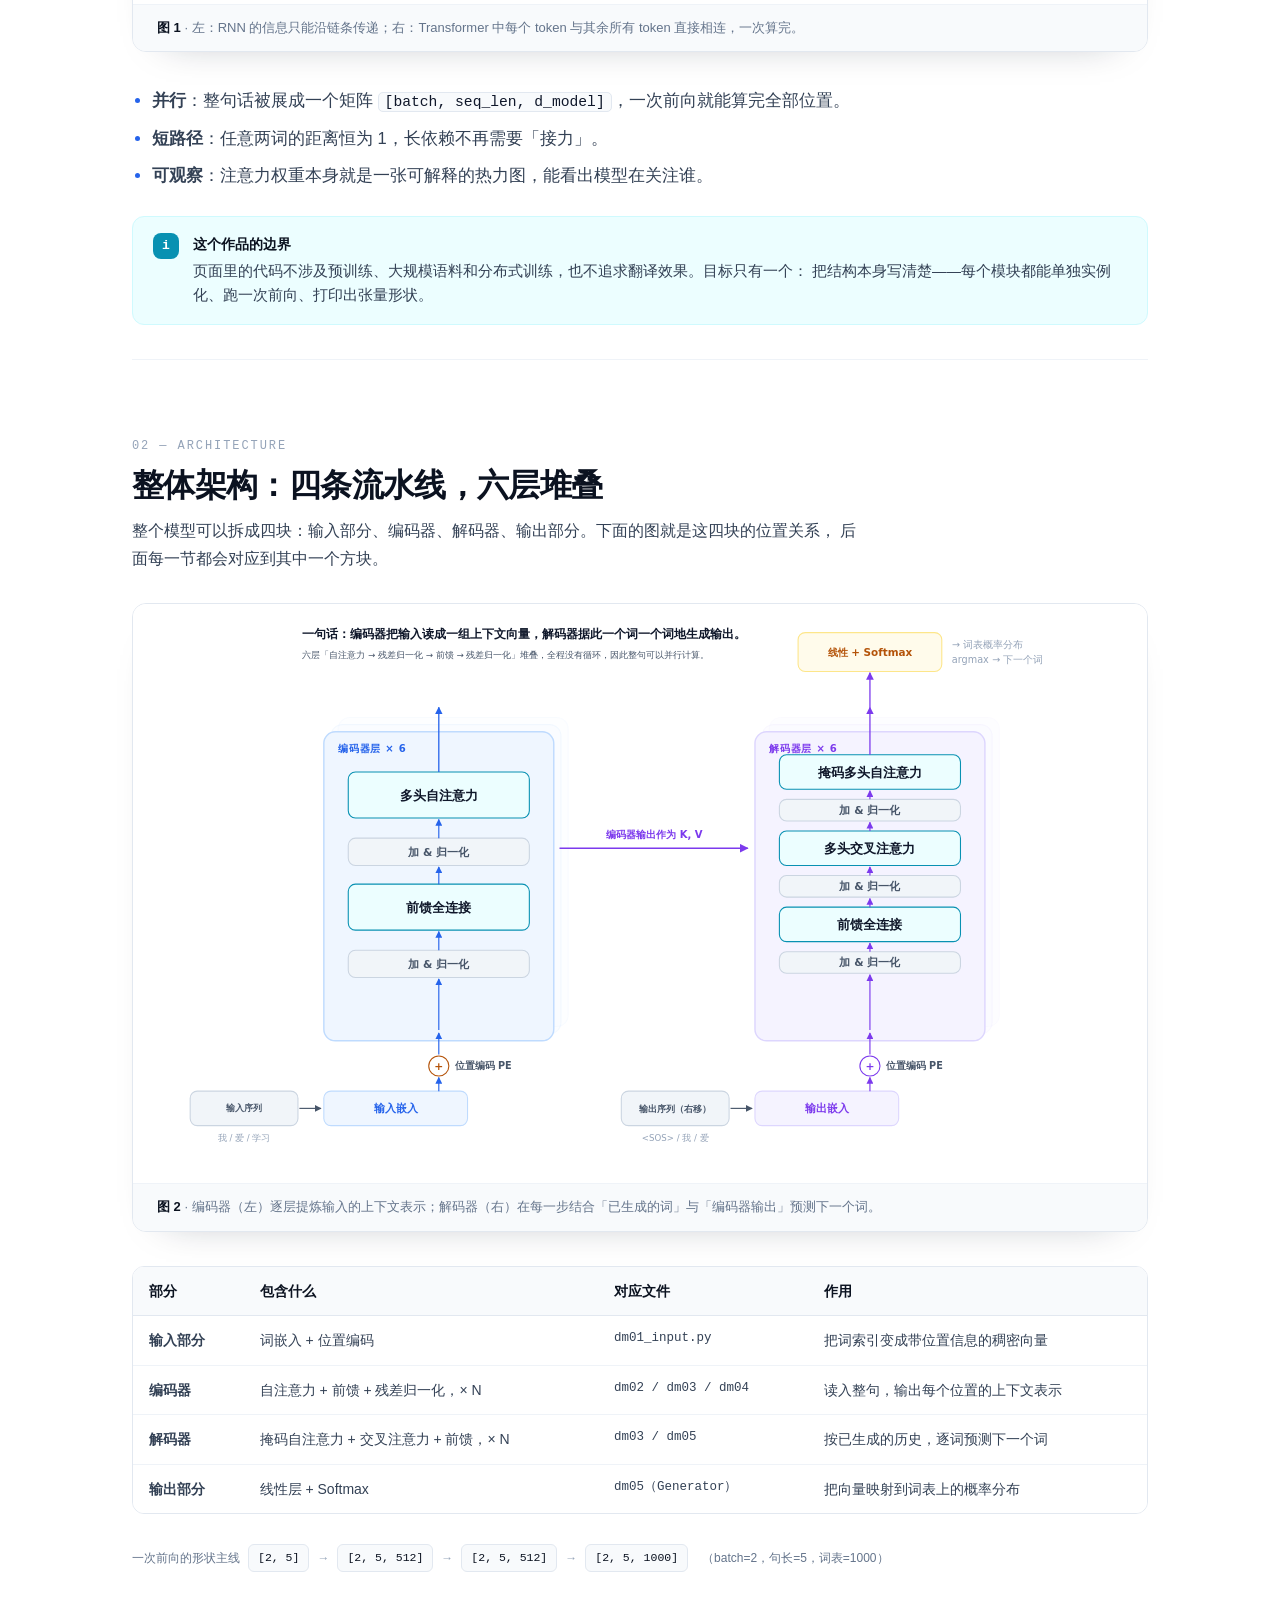
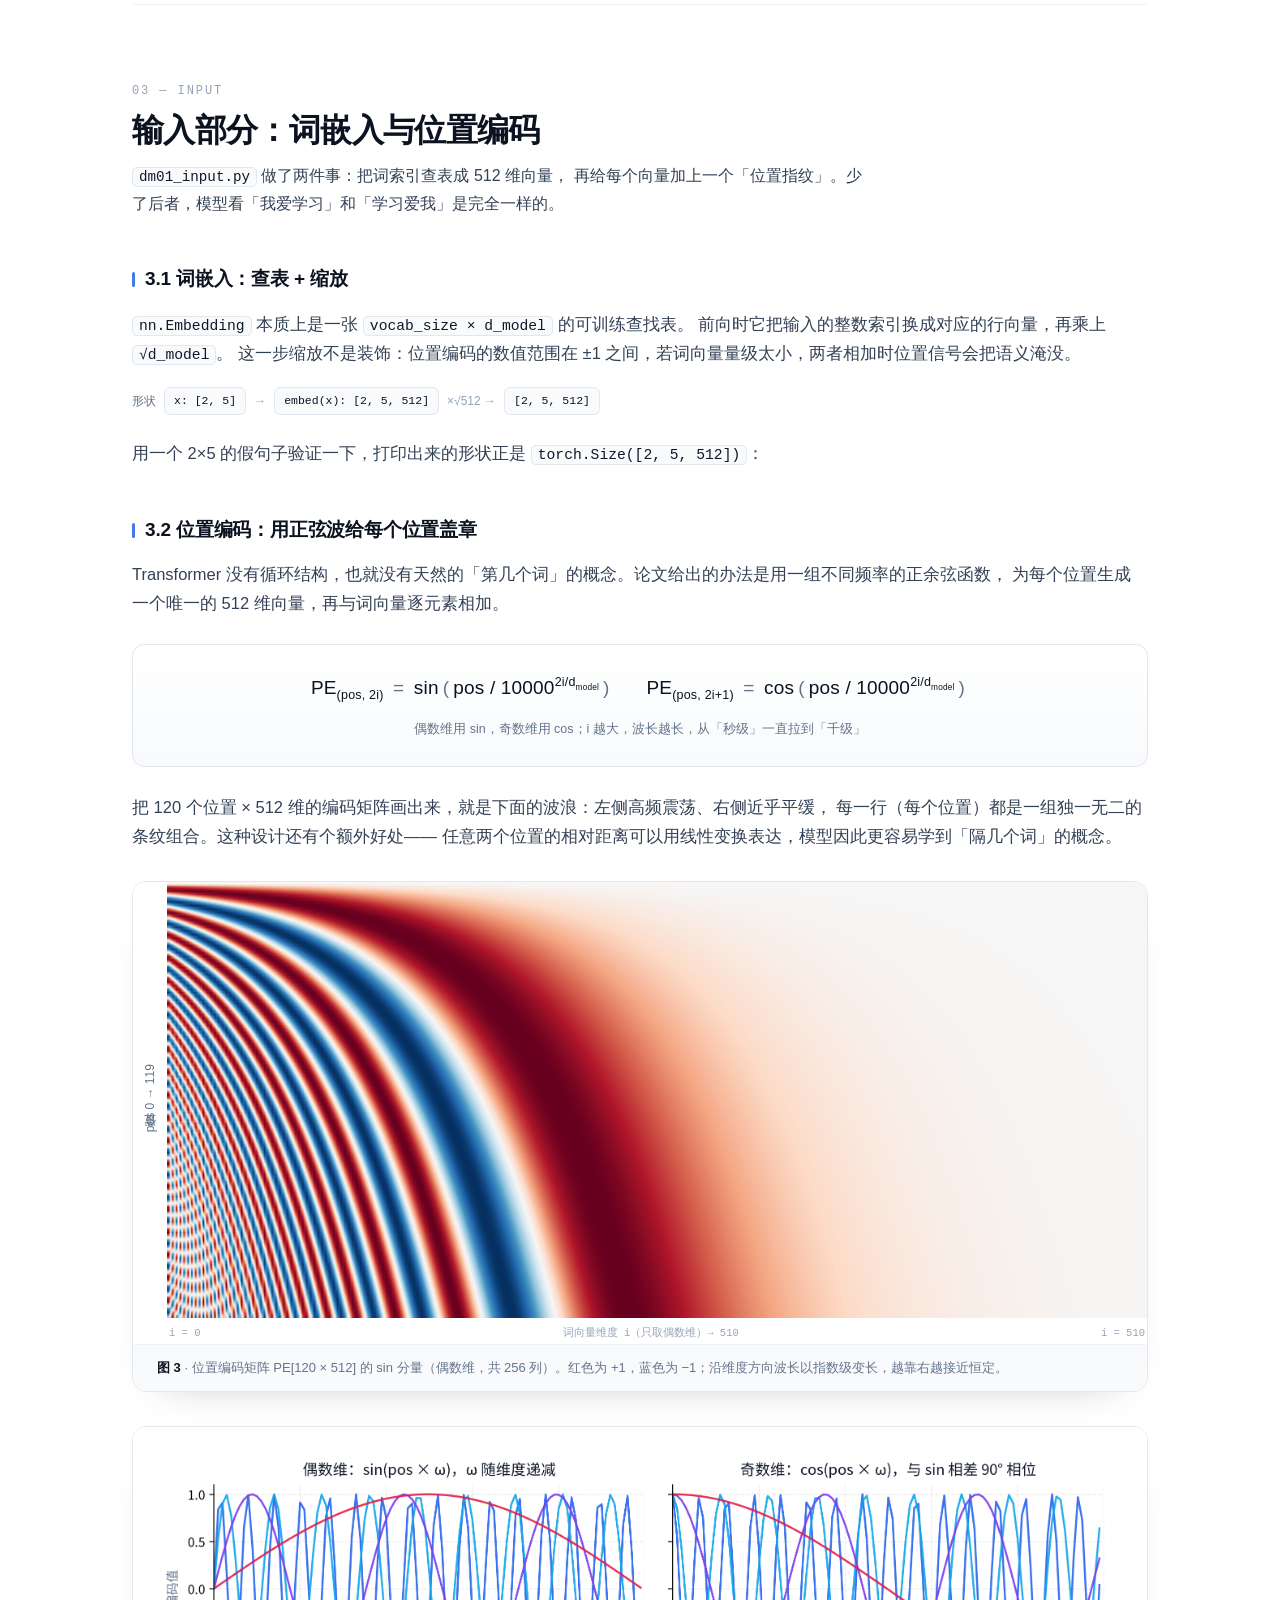
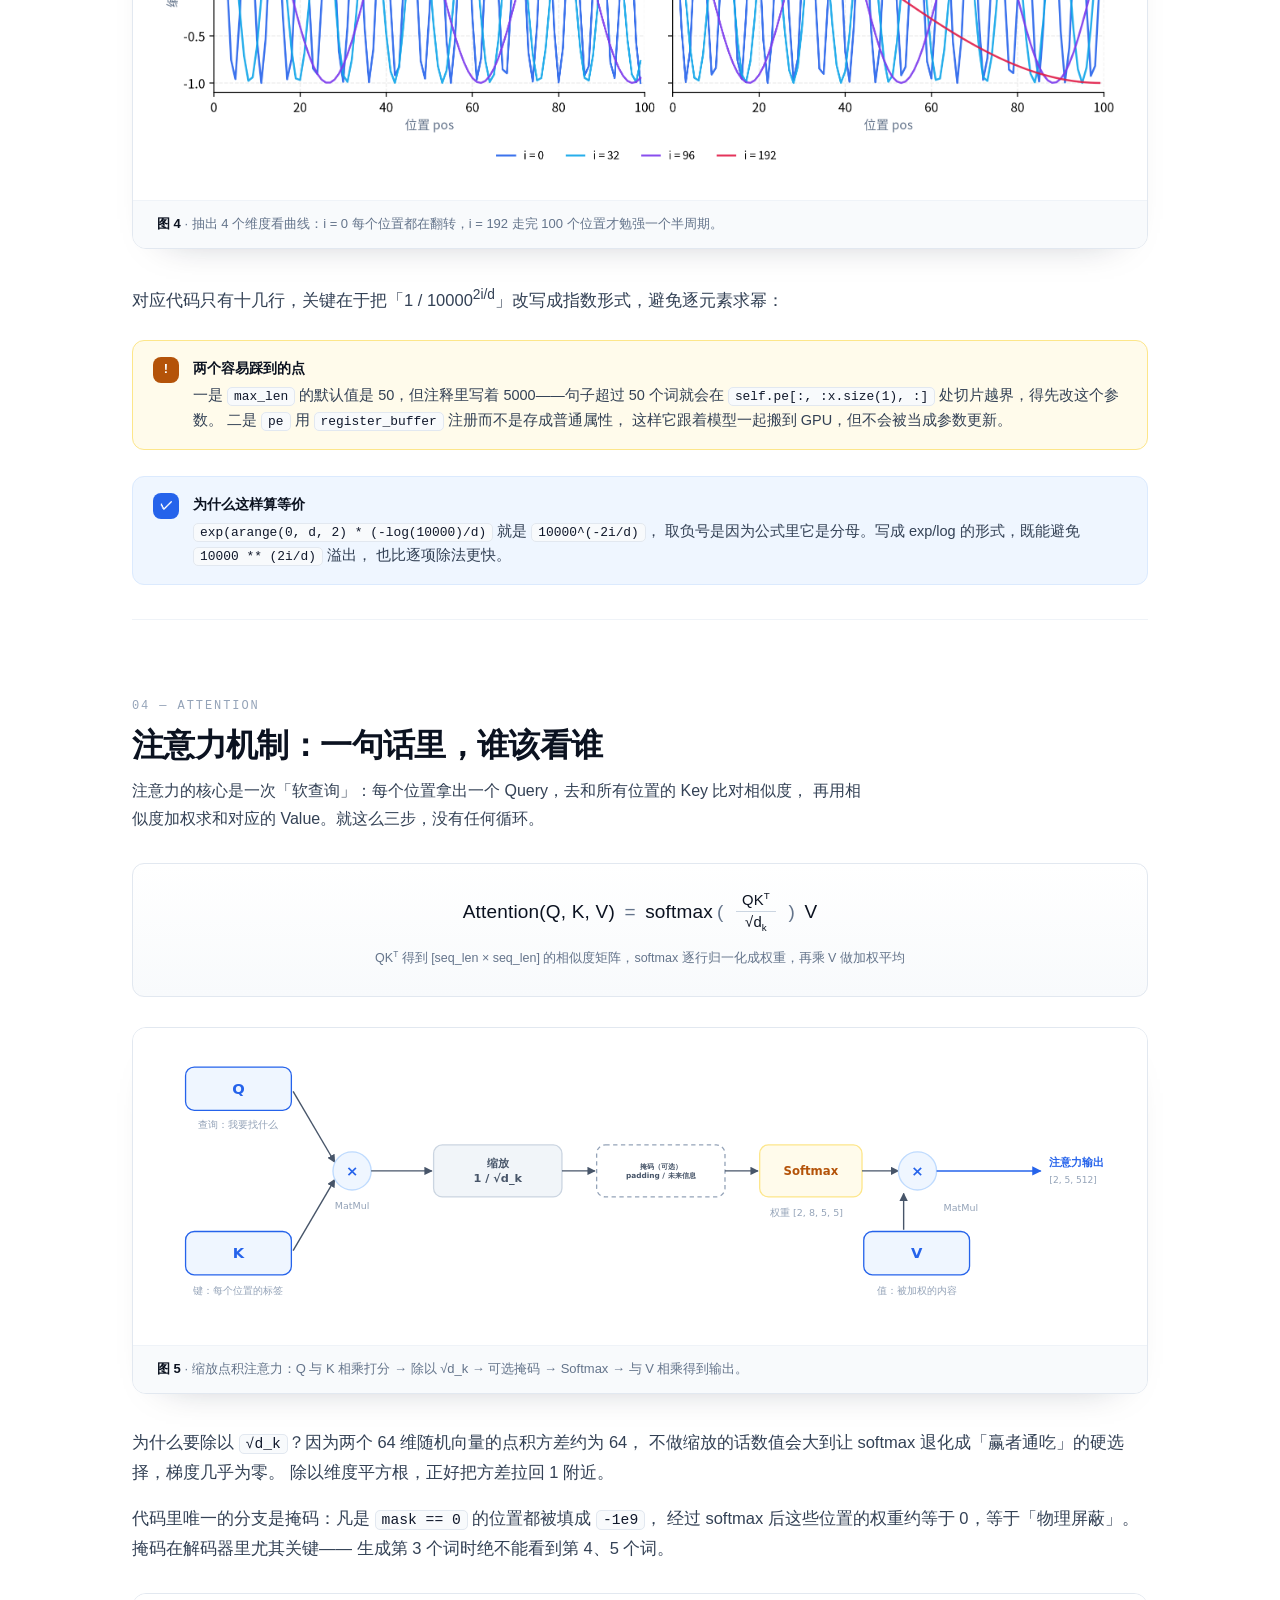
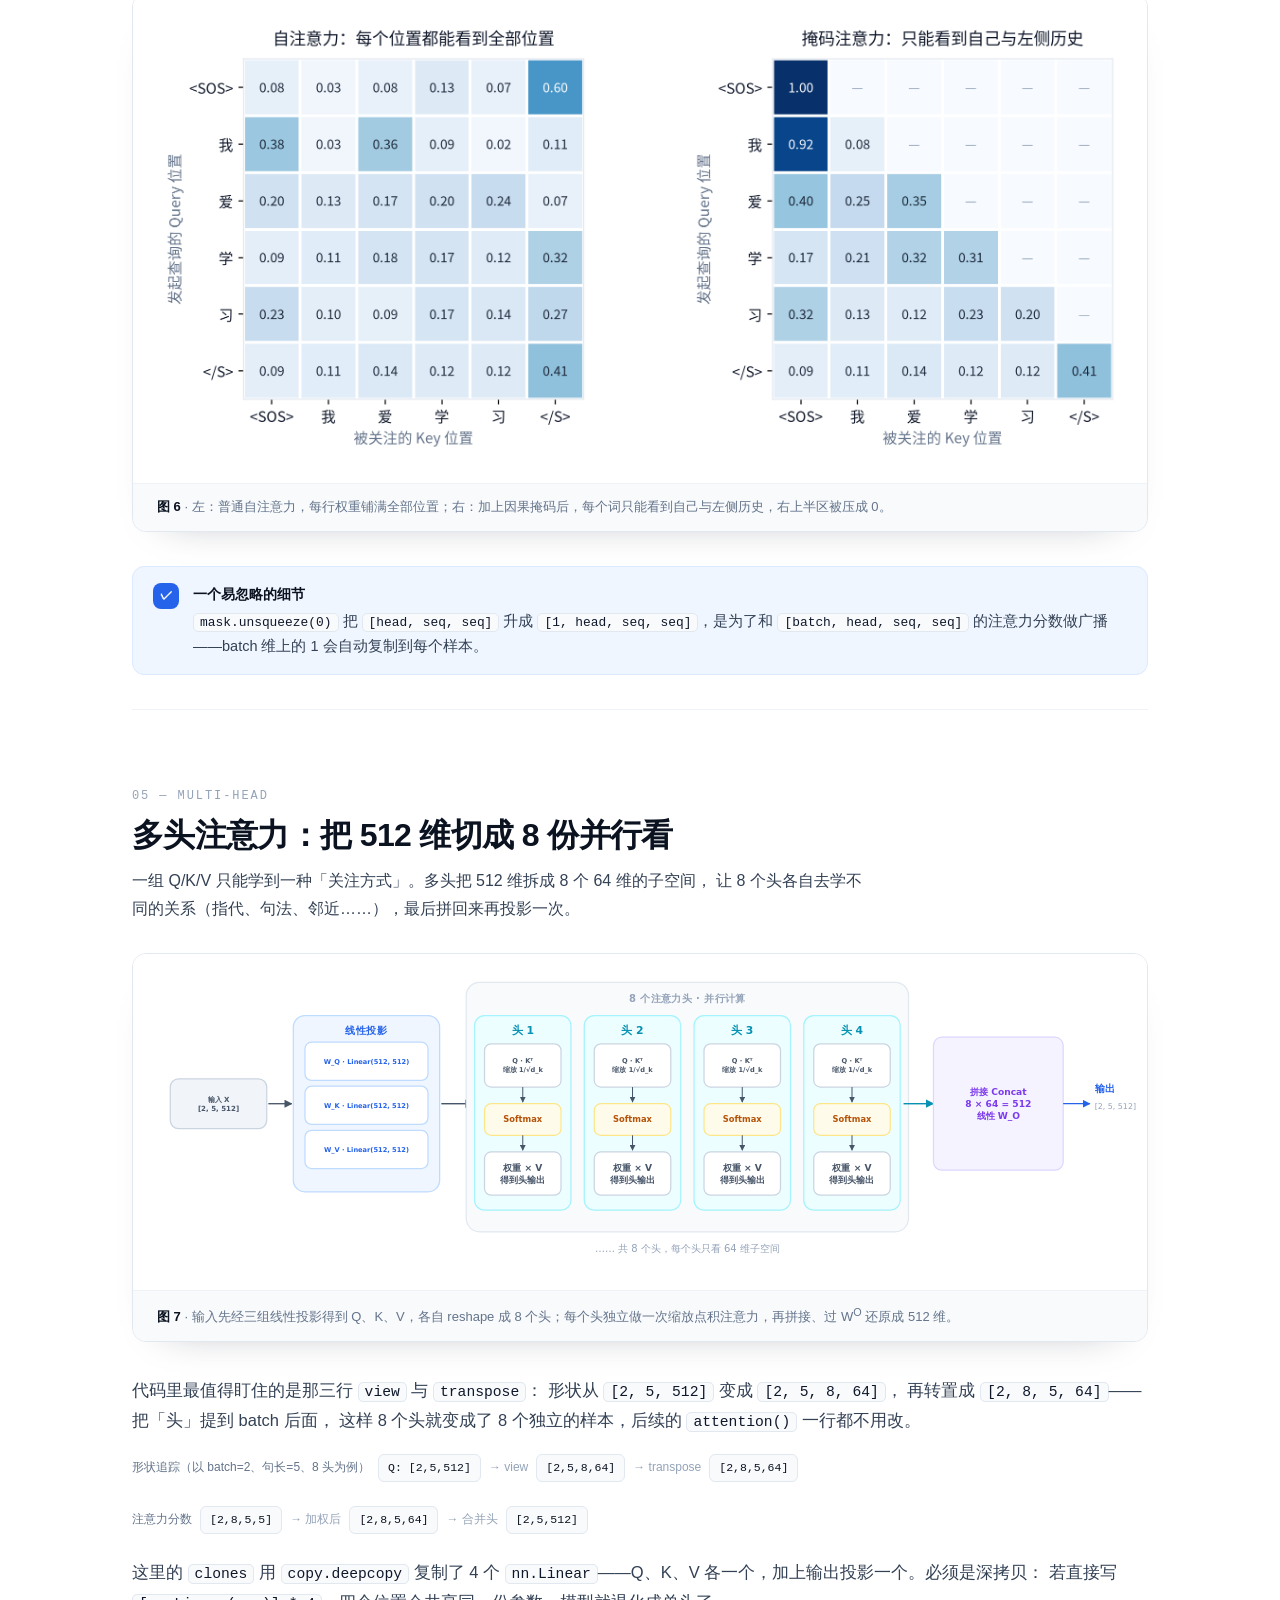
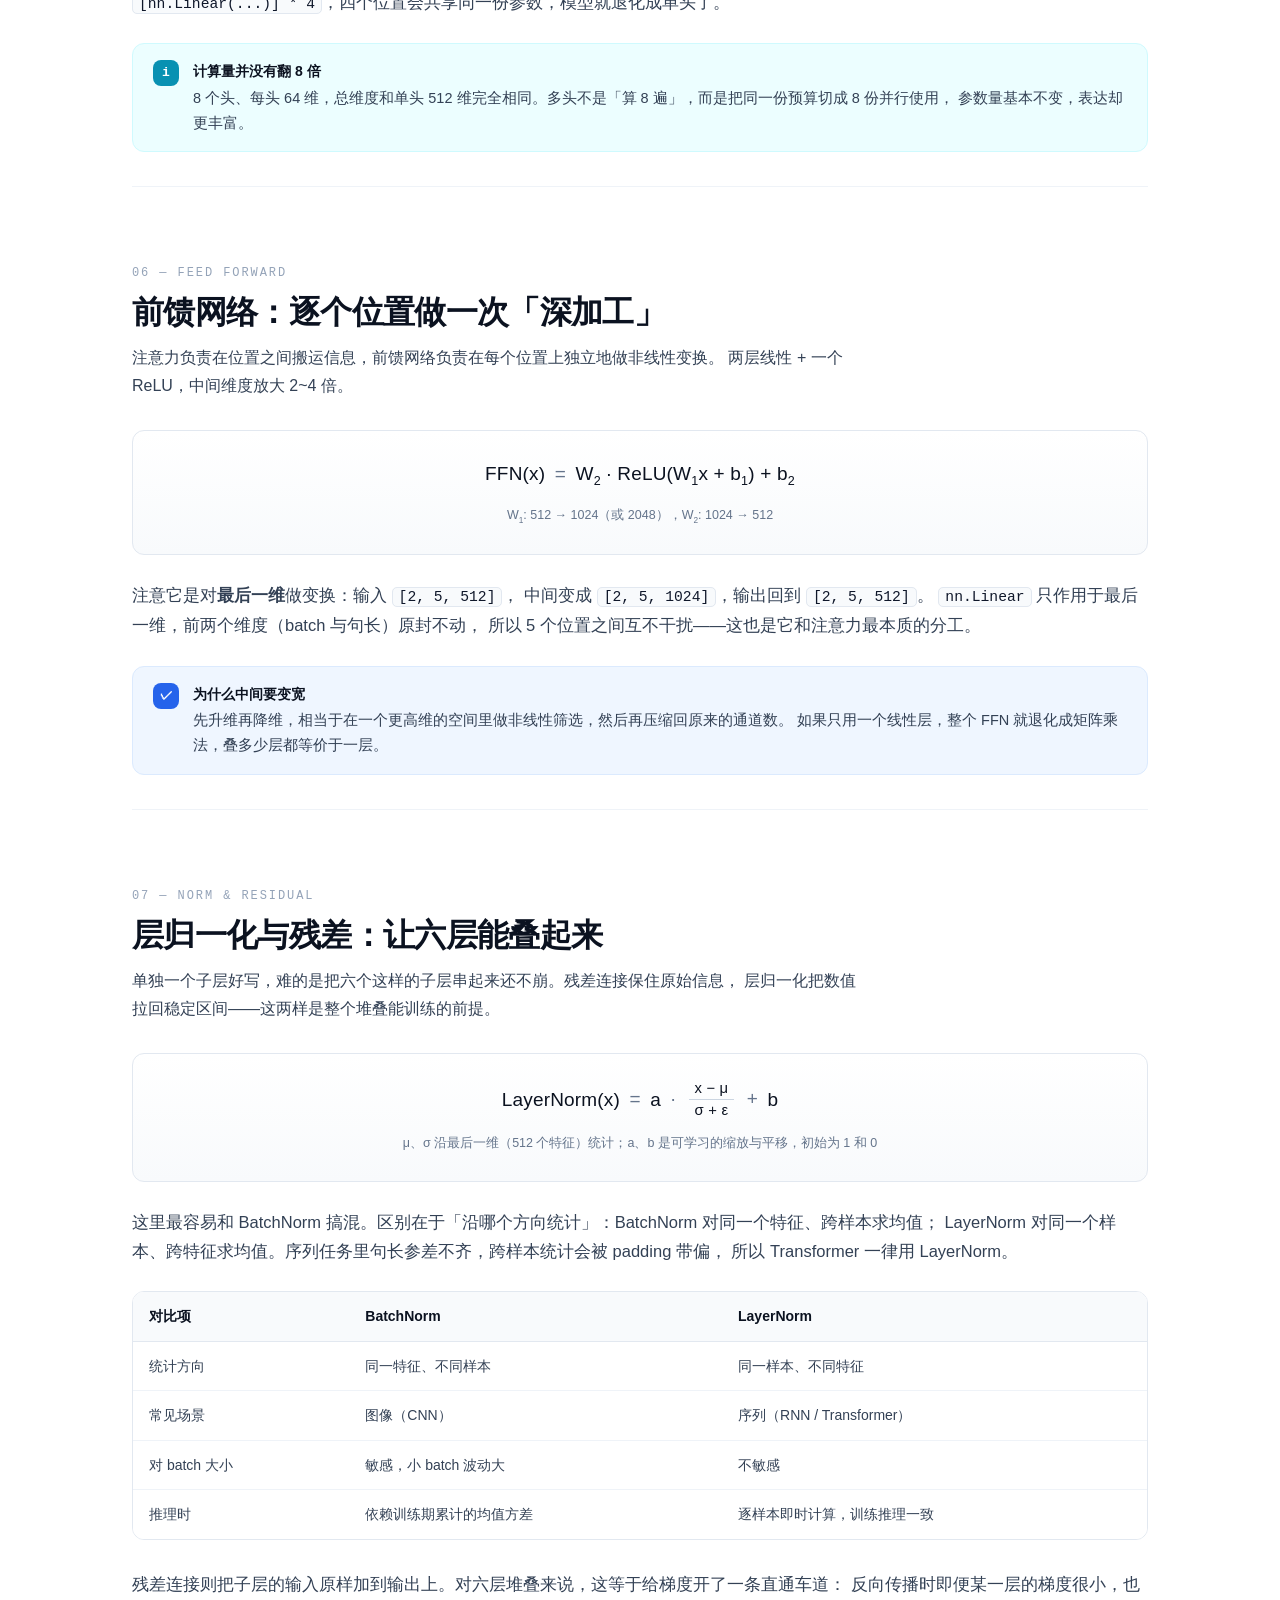
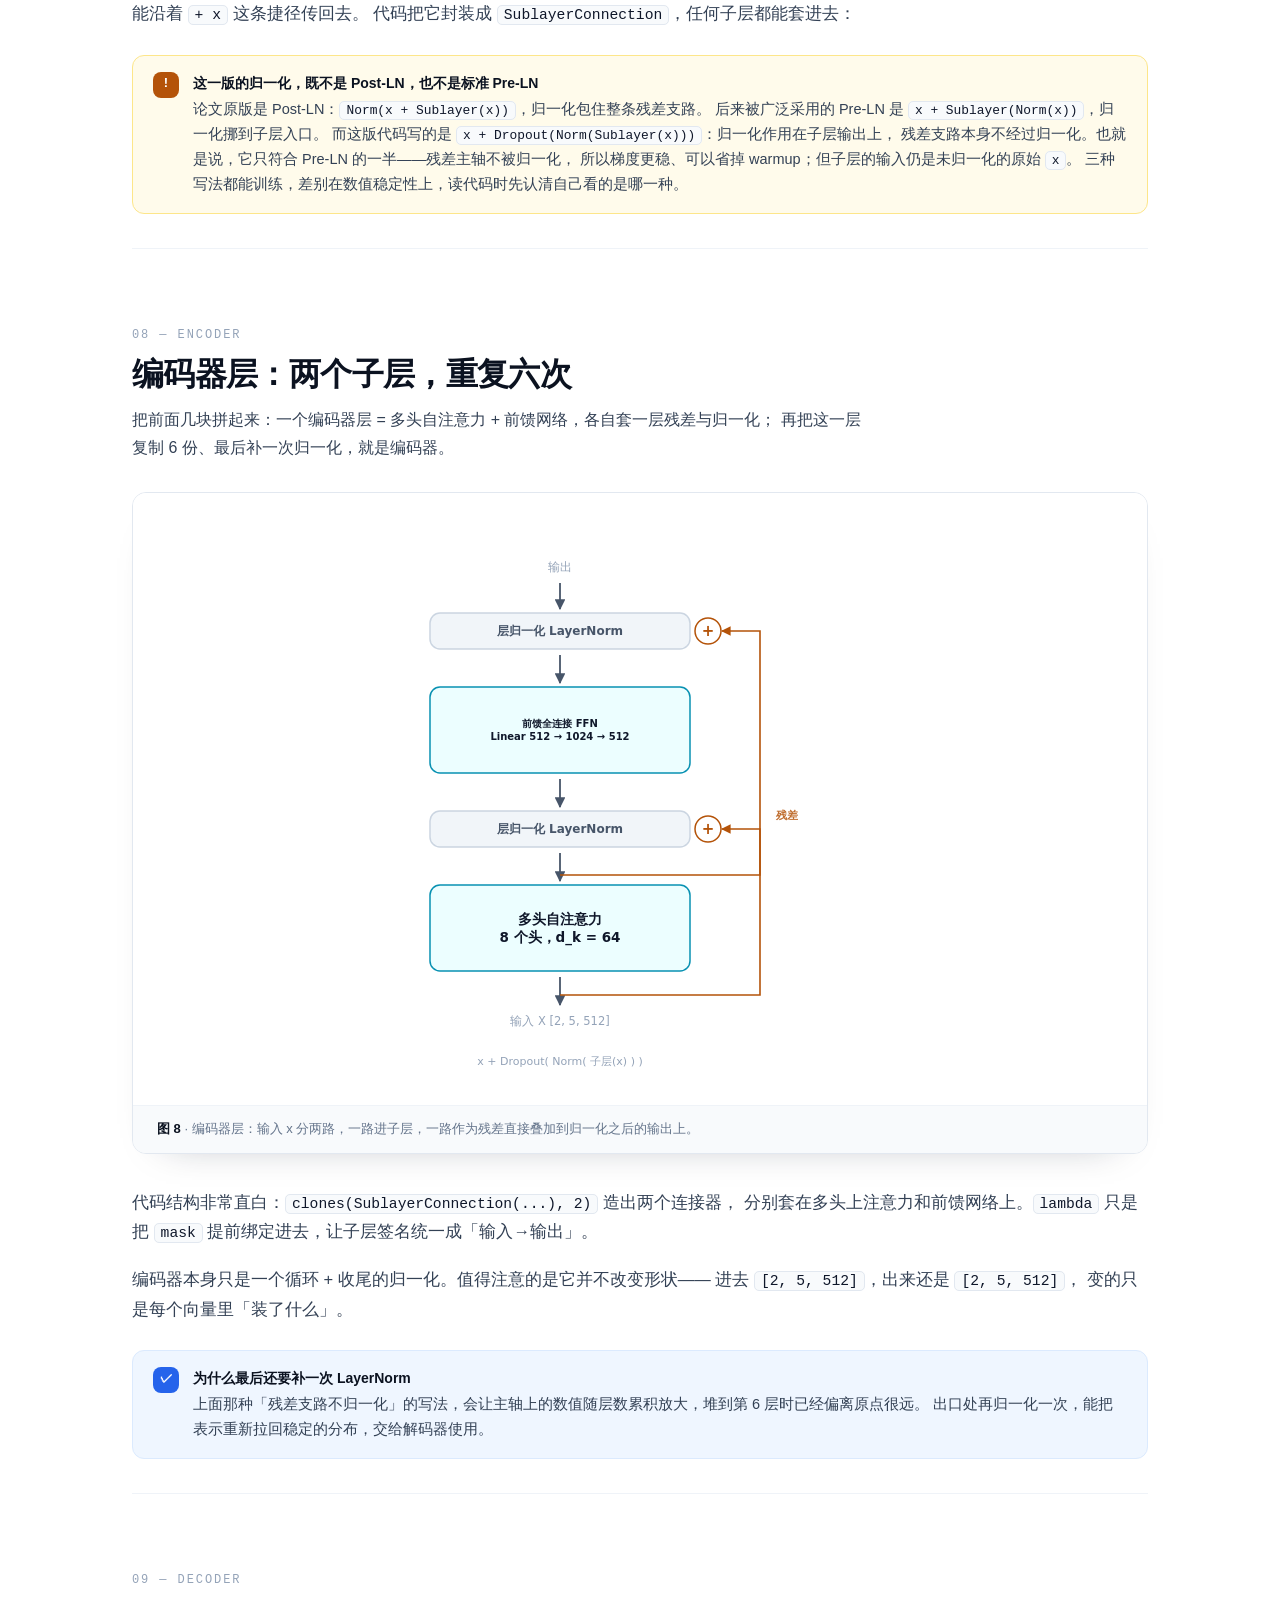
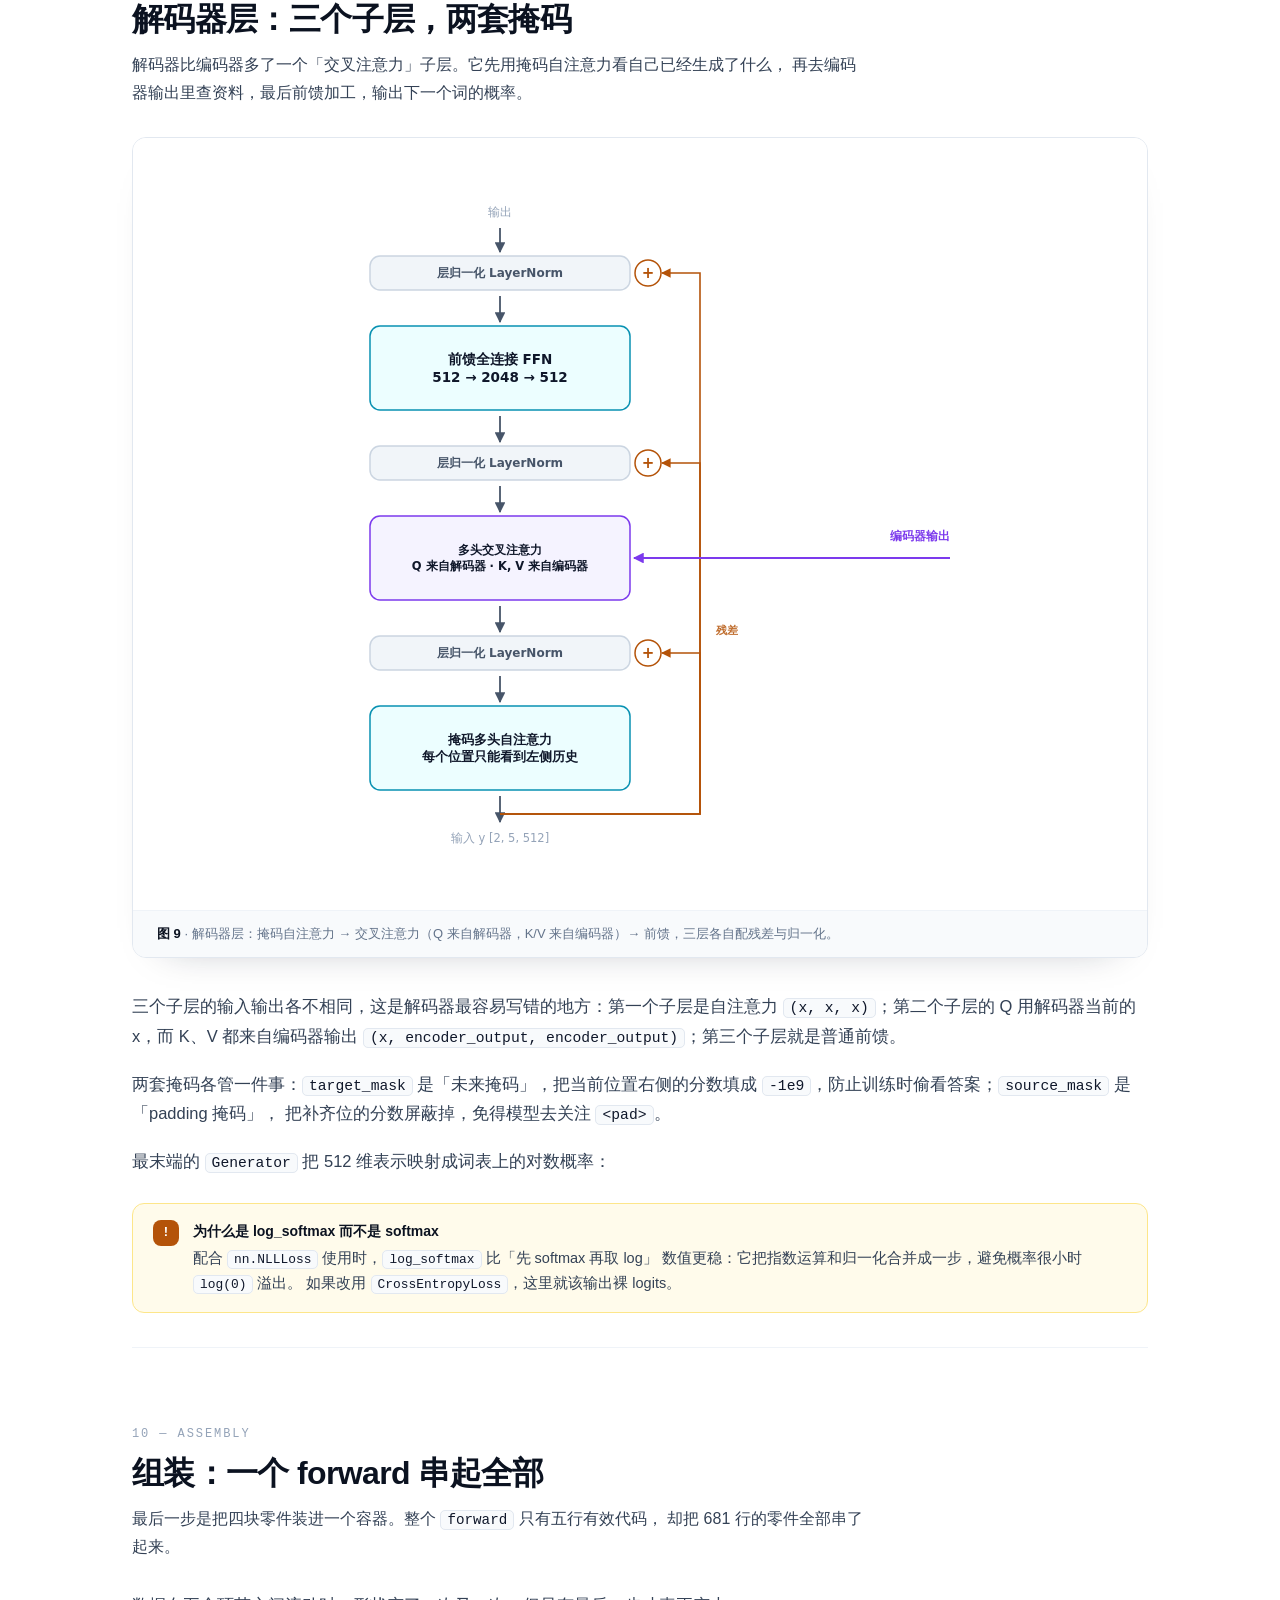
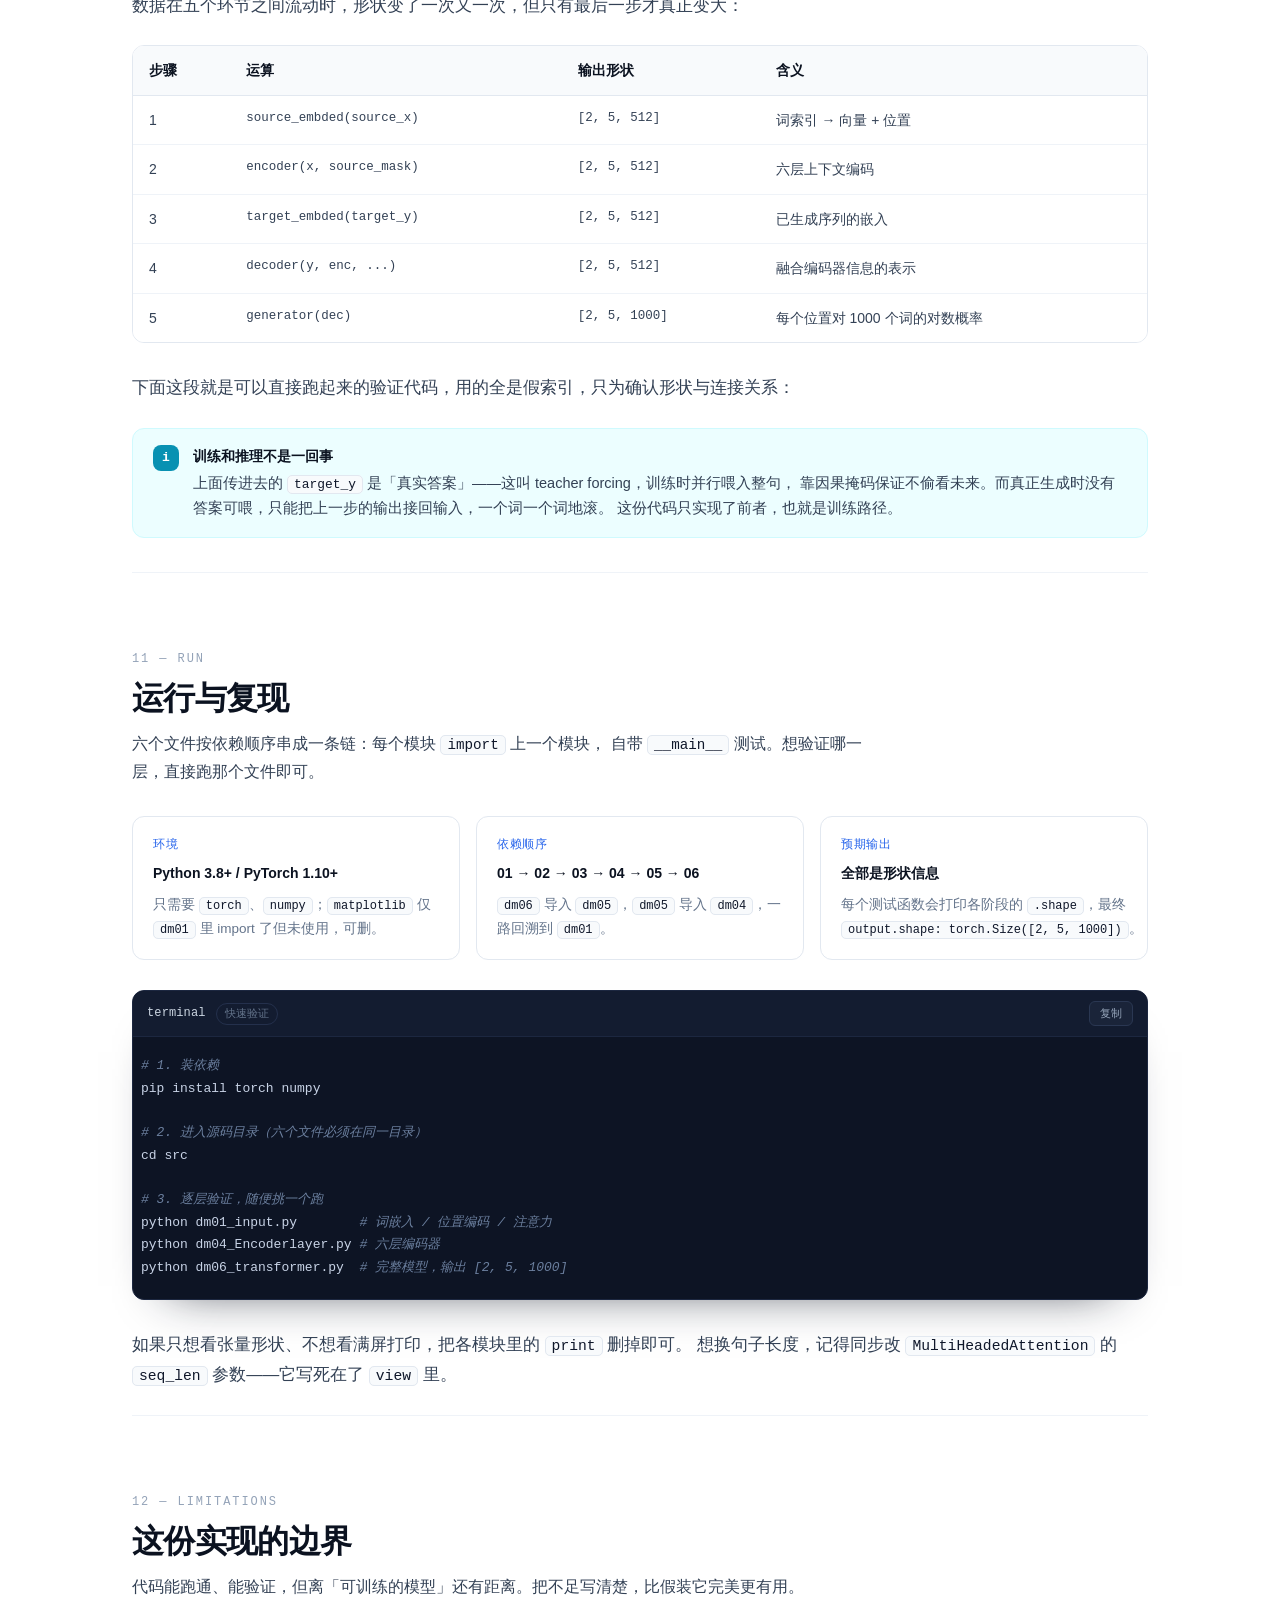
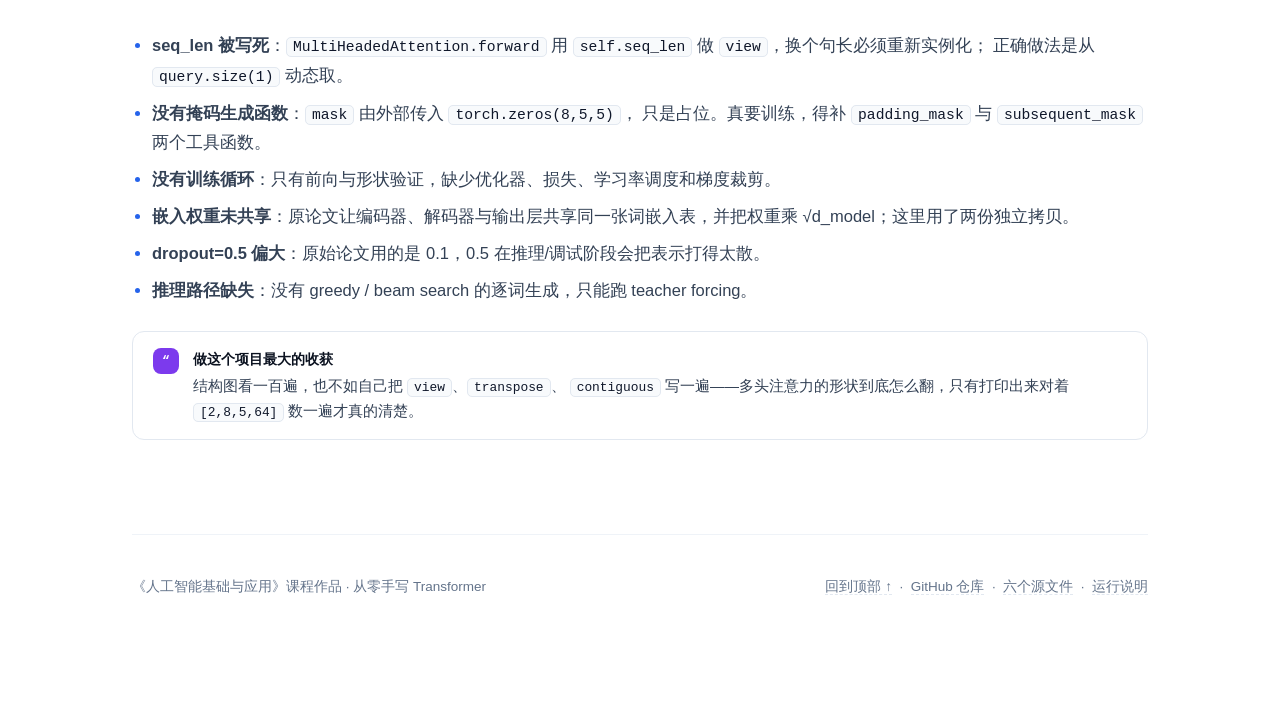
==== commit 93c89a4b: "页脚加入仓库与源码目录链接" ====
--- a/template.html
+++ b/template.html
@@ -657,7 +657,7 @@
 
 <div class="end">
   <div>《人工智能基础与应用》课程作品 · 从零手写 Transformer</div>
-  <div><a href="#top">回到顶部 ↑</a> &nbsp;·&nbsp; <a href="src/dm01_input.py">源码目录</a> &nbsp;·&nbsp; <a href="README.md">运行说明</a></div>
+  <div><a href="#top">回到顶部 ↑</a> &nbsp;·&nbsp; <a href="https://github.com/justinbo750/transformer-notes">GitHub 仓库</a> &nbsp;·&nbsp; <a href="https://github.com/justinbo750/transformer-notes/tree/main/src">六个源文件</a> &nbsp;·&nbsp; <a href="README.md">运行说明</a></div>
 </div>
 
 </main>
